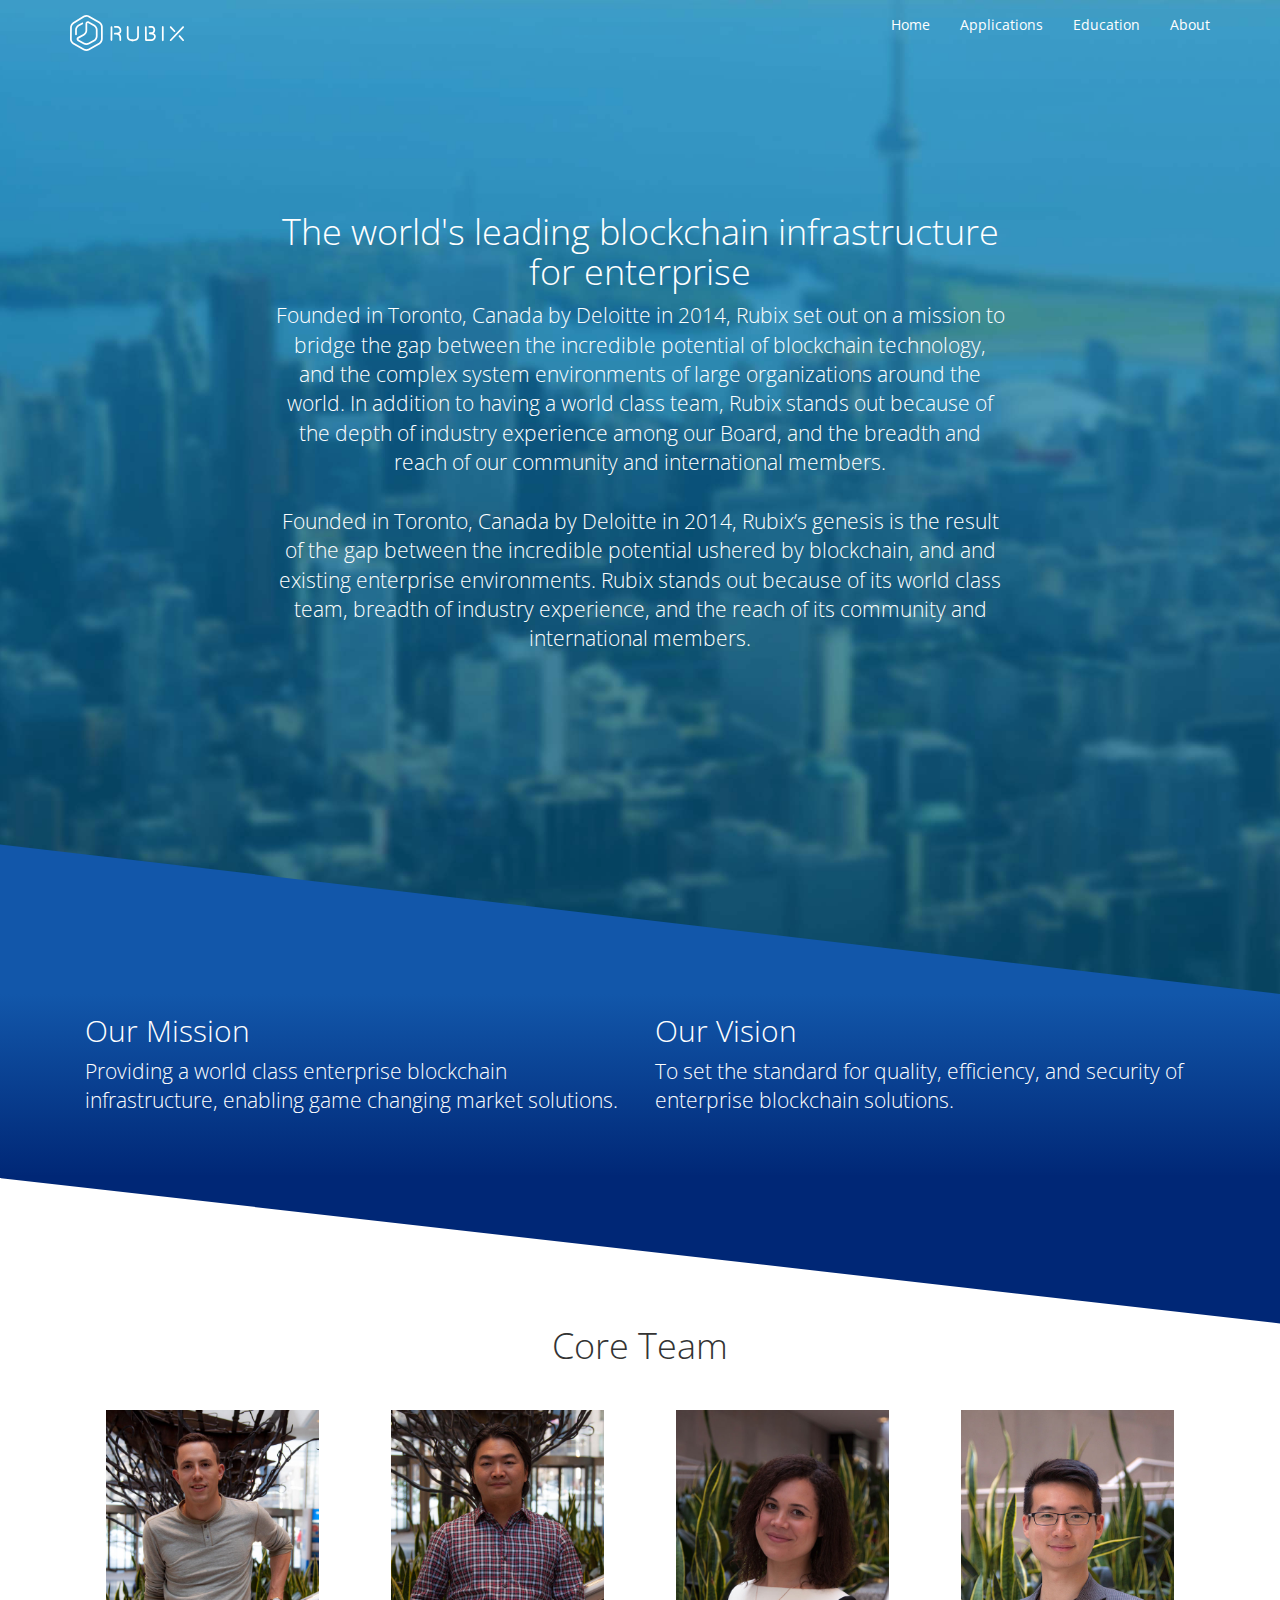
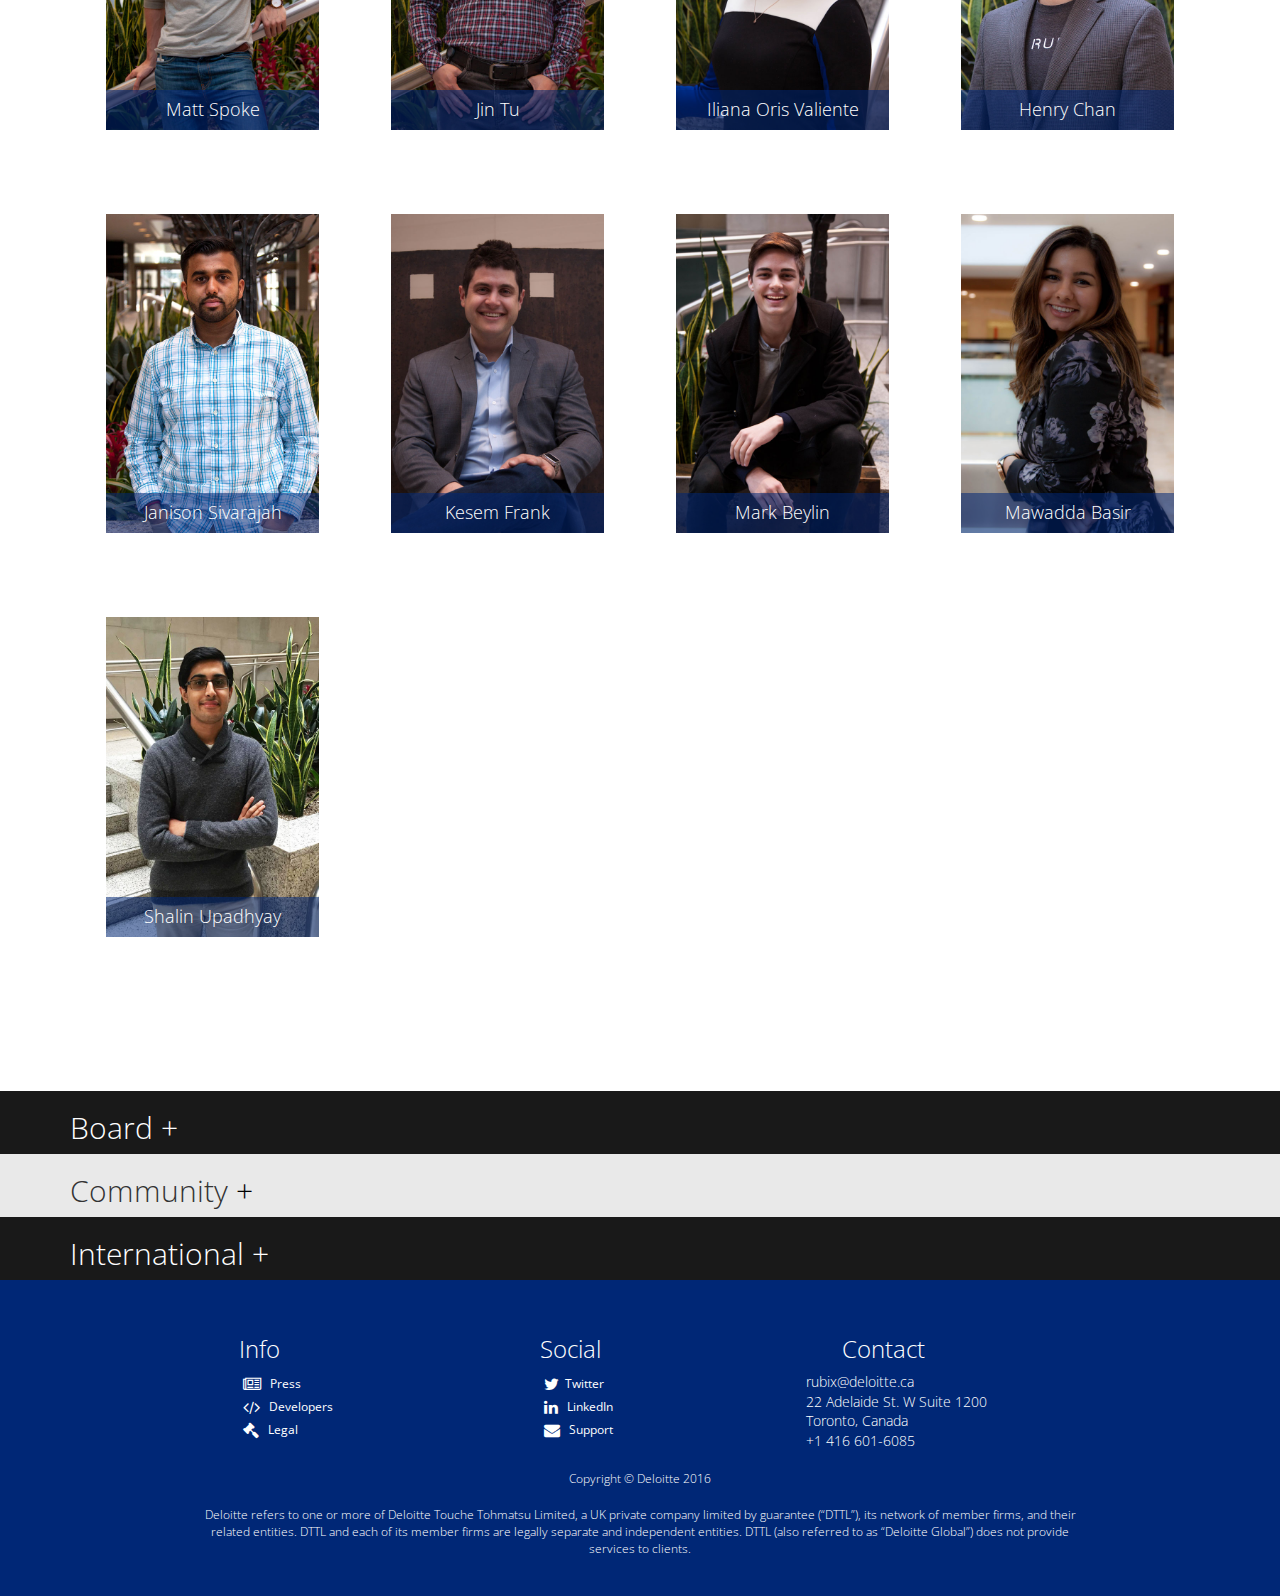
==== about.html @ f0013742 "h" ====
<!DOCTYPE html>
<html lang="en">

<head>

    <meta charset="utf-8">
    <meta http-equiv="X-UA-Compatible" content="IE=edge">
    <meta name="viewport" content="width=device-width, initial-scale=1">
    <meta name="description" content="">
    <meta name="author" content="Mark Beylin">
    <link rel="icon" href="img/favicon.png">

    <title>About</title>

    <!-- Bootstrap Core CSS -->
    <link href="css/bootstrap.min.css" rel="stylesheet">
    <link href="css/style.css" rel="stylesheet">
<link rel="stylesheet" href="https://maxcdn.bootstrapcdn.com/font-awesome/4.4.0/css/font-awesome.min.css">
    <link href="css/animate.css" rel="stylesheet">


    <!--          
                  %%%%%%%%%
               %%%         %%%                                                                              
            %%%              %%%                                                                           
         %%%     %%  %%%%%@     %%%                                                                        
        %%    %%%    %%    %%%    %%                                                                       
        %   %%       %%      %%    %       %% %%%%%%     %%       %%     %%  %%%%%      %%     %%        %%
        %   %%       %%       %%   %       %%      %     %%       %%     %%      %      %%       %%    %%  
        %   %%       %        %%   %       %%     %%     %%       %%     %%     %%      %%           %%%   
        %   %%    %%%         %%   %       %% %%%%%      %%       %%     %%    %%       %%          %%     
        %      %%%            %%   %       %%      %%    %%       %%     %%      %%     %%        %%   %%  
        %    %%              %%    %       %%      %%     %%@   @%%      %%   @%%%      %%      %%       %%
        %%     %%%        %%%     %%                                                                       
         %%%      %%%%%%%      %%%                                                                         
             %%%            %%%                                                                            
                %%%       %%%
                   %%%%%%%                                                                               -->

</head>

<body>

    <!-- Navigation -->
    <nav class="navbar navbar-fixed-top white" role="navigation">
        <div class="container">
            <!-- Brand and toggle get grouped for better mobile display -->
            <div class="navbar-header">
                <button type="button" class="navbar-toggle" data-toggle="collapse" data-target="#bs-example-navbar-collapse-1">
                    <span class="sr-only">Toggle navigation</span>
                    <span class="icon-bar"></span>
                    <span class="icon-bar"></span>
                    <span class="icon-bar"></span>
                </button>
<a class="navbar-brand" href="index.html"><img src="img/rubixw.svg" class="logo"></a>            </div>
            <!-- Collect the nav links, forms, and other content for toggling -->
            <div class="collapse navbar-collapse" id="bs-example-navbar-collapse-1">
                <ul class="nav navbar-nav navbar-right">
                    <li>
                        <a href="index.html">Home</a>
                    </li>
                    <li>
                        <a href="applications.html">Applications</a>
                    </li>
                    <li>
                        <a href="education.html">Education</a>
                    </li>
                    <li>
                        <a href="about.html">About</a>
                    </li>
                    
                </ul>
            </div>
            <!-- /.navbar-collapse -->
        </div>
        <!-- /.container -->
    </nav>

    <!-- Page Content -->
    

    <section class="abt-landing">
        <div class="container">
            <div class="col-sm-8 col-xs-offset-2 col-xs-8 text-center">
                <h1 class="animated fadeInDown">The world's leading blockchain infrastructure for enterprise</h1>
                <p class="lead animated fadeInDown">Founded in Toronto, Canada by Deloitte in 2014, Rubix set out on a mission to bridge the gap between the incredible potential of blockchain technology, and the complex system environments of large organizations around the world.  In addition to having a world class team, Rubix stands out because of the depth of industry experience among our Board, and the breadth and reach of our community and international members.
</br></br>
                Founded in Toronto, Canada by Deloitte in 2014, Rubix’s genesis is the result of the gap between the incredible potential ushered by blockchain, and and existing enterprise environments. Rubix stands out because of its world class team, breadth of industry experience, and the reach of its community and international members.
</p>
                
            </div>
            
        </div>
    
    <img class="tri-top" src="img/tri-top.svg" onerror="this.onerror=null; this.src='image.png'">

    </section>
    

    <section class="mis-vis">
        <div class="container">
            <div class="col-sm-6 col-xs-12">
                <h2>Our Mission</h2>
                <p class="lead">Providing a world class enterprise blockchain infrastructure, enabling game changing market solutions.</p>
            </div>
            <div class="col-sm-6 col-xs-12">
                <h2>Our Vision</h2>
                <p class="lead">To set the standard for quality, efficiency, and security of enterprise blockchain solutions.</p>
            </div>
        </div>

    </section>
    <section class="core-team">
        <img class="tri-bottom" src="img/tri-bottom.svg" onerror="this.onerror=null; this.src='image.png'">
        <div class="container">
            <h1 style="padding-top: 0; margin-bottom: 1.25em;">Core Team</h1>
            <div class="col-sm-3 col-xs-6">
                <div class="team-holder">
                     <img src="img/team/mspoke.jpg"  >

                    <div class="team-name">
                        <h4>Matt Spoke</h4>
                    </div>

                </div>
               
            </div>
            <div class="col-sm-3 col-xs-6">
                <div class="team-holder">
                     <img src="img/team/jtu.jpg"  >

                    <div class="team-name">
                        <h4>Jin Tu</h4>
                    </div>
                </div>
            </div>
            <div class="col-sm-3 col-xs-6">
                <div class="team-holder">
                     <img src="img/team/ioris.jpg"  >

                    <div class="team-name">
                        <h4>Iliana Oris Valiente</h4>
                    </div>
                </div>
            </div>
            <div class="col-sm-3 col-xs-6">
                <div class="team-holder">
                     <img src="img/team/hchan.jpg"  >

                    <div class="team-name">
                        <h4>Henry Chan</h4>
                    </div>
                </div>
            </div>
            <div class="col-sm-3 col-xs-6">
                <div class="team-holder">
                     <img src="img/team/jsiv.jpg"  >

                    <div class="team-name">
                        <h4>Janison Sivarajah</h4>
                    </div>
                </div>
            </div>
            
            <div class="col-sm-3 col-xs-6">
                <div class="team-holder">
                     <img src="img/team/kfrank.jpg"  >

                    <div class="team-name">
                        <h4>Kesem Frank</h4>
                    </div>
                </div>
            </div>
            
            <div class="col-sm-3 col-xs-6">
                <div class="team-holder">
                     <img src="img/team/mbeylin.jpg"  >

                    <div class="team-name">
                        <h4>Mark Beylin</h4>
                    </div>
                </div>
            </div>
            <div class="col-sm-3 col-xs-6">
                <div class="team-holder">
                     <img src="img/team/mbasir.jpg"  >

                    <div class="team-name">
                        <h4>Mawadda Basir</h4>
                    </div>
                </div>
            </div>
            <div class="col-sm-3 col-xs-6">
                <div class="team-holder">
                     <img src="img/team/sudap.jpg"  >

                    <div class="team-name">
                        <h4>Shalin Upadhyay</h4>
                    </div>
                </div>
            </div>
            
        </div>
    </section>
    <section class="board">
        <div class="container">
            <h2 class="white left"> Board <a data-target="#board" onclick="this.style.display = 'none'" data-toggle="collapse">+</a></h2>

            <div id="board" class="collapse out about-open">

                <div class="col-sm-2 col-sm-offset-1 col-xs-6 round-holder">
                    <img  src="img/team/jjaaj.jpg"  class="team-round">
                    <h4>Jas Jaaj</h4>
                </div>
                <div class="col-sm-2 col-xs-6 round-holder">
                    <img  src="img/team/tstuart.jpg"  class="team-round">
                    <h4>Terry Stuart</h4>
                </div>
                <div class="col-sm-2 col-xs-6 round-holder">
                    <img  src="img/team/blaco.jpg"  class="team-round">
                    <h4>Bruce Laco</h4>
                </div>
                <div class="col-sm-2 col-xs-6 round-holder">
                    <img  src="img/team/gbrown.jpg"  class="team-round">
                    <h4>Gayemarie Brown</h4>
                </div>
                <div class="col-sm-2 col-xs-6 round-holder">
                    <img  src="img/team/esyed.jpg"  class="team-round">
                    <h4>Eziah Syed</h4>
                </div>
            </div>
        </div>
    </section>
    <section class="comm">
        <div class="container">
            <h2 class="left">Community <a data-target="#comm" onclick="this.style.display = 'none'" data-toggle="collapse">+</a></h2> 
            <div id="comm" class="collapse out ">
                <div class="row">
                    <div class="col-sm-2 col-sm-offset-1 col-xs-6 round-holder">
                        <img  src="img/team/hdossing.jpg"  class="team-round team-round-b">
                        <h4>Heino Døssing</h4>
                    </div>
                    <div class="col-sm-2 col-xs-6 round-holder">
                        <img  src="img/team/ncambridge.jpg"  class="team-round team-round-b">
                        <h4>Nicholas Cambridge</h4>
                    </div>
                    <div class="col-sm-2 col-xs-6 round-holder">
                        <img  src="img/team/spajot.jpg"  class="team-round team-round-b">
                        <h4>Samuel Pajot-Phipps</h4>
                    </div>
                    <div class="col-sm-2 col-xs-6 round-holder">
                        <img  src="img/team/gtosswill.jpg"  class="team-round team-round-b">
                        <h4>Garnett Tosswill</h4>
                    </div>
                    <div class="col-sm-2 col-xs-6 round-holder">
                        <img  src="img/team/agarinois.jpg"  class="team-round team-round-b">
                        <h4>Alessandro Garinois</h4>
                    </div>
                </div>
                <div class="row">
                    
                    <div class="col-sm-2 col-sm-offset-1 col-xs-6 round-holder">
                        <img  src="img/team/fchow.jpg"  class="team-round team-round-b">
                        <h4>Fabian Chow</h4>
                    </div>
                    <div class="col-sm-2 col-xs-6 round-holder">
                        <img  src="img/team/rluo.jpg"  class="team-round team-round-b">
                        <h4>Robert Luo</h4>
                    </div>
                    <div class="col-sm-2 col-xs-6 round-holder">
                        <img  src="img/team/cshan.jpg"  class="team-round team-round-b">
                        <h4>Christina Shan</h4>
                    </div>
                    <div class="col-sm-2 col-xs-6 round-holder">
                        <img  src="img/team/dcollins.jpg"  class="team-round team-round-b">
                        <h4>David Collins</h4>
                    </div>
                </div>
                    
            </div>
        </div>
    </section>
    <section class="intl">
        <div class="container">
            <h2 class="white left"> International <a data-target="#intl" onclick="this.style.display = 'none'" data-toggle="collapse" style="text-decoration:none">+</a></h2> 
            <div id="intl" class="collapse out about-open">
                <div class="row">
                    <h3> Americas </h3>
                    <div class="col-xs-6">
                        <div class="col-xs-6 country-holder">
                            <h4 class="center"> Canada</h4>
                        <img class="flag" src="https://upload.wikimedia.org/wikipedia/commons/c/cf/Flag_of_Canada.svg">
                        </div>
                        <div class="col-xs-6">
                            <h5 class="left"> Iliana Oris Valiente </h5>
                            <h5 class="left"><a class="white" href="mailto:iorisvaliente@deloitte.ca?cc=rubix@deloitte.ca&subject=Interested%20in%20Rubix">Contact</a></h5>
                            <h5 class="left">+1 416 601-6085 </h5>
                        </div>
                    </div>
                    <div class="col-xs-6">
                        <div class="col-xs-6 country-holder">
                            <h4 class="center"> United States </h4>
                        <img class="flag" src="https://upload.wikimedia.org/wikipedia/en/a/a4/Flag_of_the_United_States.svg">
                        </div>
                        <div class="col-xs-6">
                            <h5 class="left">Eric Piscini</h5>
                            <h5 class="left"><a class="white" href="mailto:episcini@deloitte.com?cc=rubix@deloitte.ca&subject=Interested%20in%20Rubix">Contact</a></h5>
                            <h5 class="left">+1 404 631-2484</h5>
                        </div>
                    </div>
                </div>
                <div class="row">
                    <h3>Asia Pacific</h3>
                    <div class="col-xs-6">
                        <div class="col-xs-6 country-holder">
                            <h4 class="center">Australia</h4>
                        <img class="flag" src="https://upload.wikimedia.org/wikipedia/en/b/b9/Flag_of_Australia.svg">
                        </div>
                        <div class="col-xs-6">
                            <h5 class="left">Jonathan Perkinson</h5>
                            <h5 class="left"><a class="white" href="mailto:jonperkinson@deloitte.com.au?cc=rubix@deloitte.ca&subject=Interested%20in%20Rubix">Contact</a></h5>
                            <h5 class="left">+61 2 9322 3705</h5>
                        </div>
                    </div>
                    <div class="col-xs-6">
                        <div class="col-xs-6 country-holder">
                            <h4 class="center"> China </h4>
                        <img class="flag" src="https://upload.wikimedia.org/wikipedia/commons/f/fa/Flag_of_the_People%27s_Republic_of_China.svg">
                        </div>
                        <div class="col-xs-6">
                            <h5 class="left"> Jennifer Qin </h5>
                            <h5 class="left"><a class="white" href="mailto:jqin@deloitte.com.cn?cc=rubix@deloitte.ca&subject=Interested%20in%20Rubix">Contact</a></h5>
                            <h5 class="left">+86 21 61411998 </h5>
                        </div>
                    </div>
                    <div class="col-xs-6">
                        <div class="col-xs-6 country-holder">
                            <h4 class="center"> Japan </h4>
                        <img class="flag" src="https://upload.wikimedia.org/wikipedia/en/9/9e/Flag_of_Japan.svg">
                        </div>
                        <div class="col-xs-6">
                            <h5 class="left">Taketoshi Mori</h5>
                            <h5 class="left"><a class="white" href="mailto:taketoshi.mori@tohmatsu.co.jp?cc=rubix@deloitte.ca&subject=Interested%20in%20Rubix">Contact</a></h5>
                            <h5 class="left">+818034655324</h5>
                        </div>
                    </div>
                    <div class="col-xs-6">
                        <div class="col-xs-6 country-holder">
                            <h4 class="center"> New Zealand </h4>
                        <img class="flag" src="https://upload.wikimedia.org/wikipedia/commons/3/3e/Flag_of_New_Zealand.svg">
                        </div>
                        <div class="col-xs-6">
                            <h5 class="left">Richard Miller</h5>
                            <h5 class="left"><a class="white" href="mailto:rimiller@deloitte.com.au?cc=rubix@deloitte.ca&subject=Interested%20in%20Rubix">Contact</a></h5>
                            <h5 class="left">+61 3 9671 7903</h5>
                        </div>
                    </div>
                </div>
                <div class="row">
                    <h3>Europe</h3>
                    <div class="col-xs-6">
                        <div class="col-xs-6 country-holder">
                            <h4 class="center">Czech Republic</h4>
                        <img class="flag" src="https://upload.wikimedia.org/wikipedia/commons/c/cb/Flag_of_the_Czech_Republic.svg">
                        </div>
                        <div class="col-xs-6">
                            <h5 class="left">Jan Balatka</h5>
                            <h5 class="left"><a class="white" href="mailto:jbalatka@deloittece.com?cc=rubix@deloitte.ca&subject=Interested%20in%20Rubix">Contact</a></h5>
                            <h5 class="left">+420 246 042 370</h5>
                        </div>
                    </div>
                    <div class="col-xs-6">
                        <div class="col-xs-6 country-holder">
                            <h4 class="center">France</h4>
                        <img class="flag" src="https://upload.wikimedia.org/wikipedia/en/c/c3/Flag_of_France.svg">
                        </div>
                        <div class="col-xs-6">
                            <h5 class="left">Pauline Pham</h5>
                            <h5 class="left"><a class="white" href="mailto:papham@deloitte.fr?cc=rubix@deloitte.ca&subject=Interested%20in%20Rubix">Contact</a></h5>
                            <h5 class="left">+33 1 40 88 70 26</h5>
                        </div>
                    </div>
                    <div class="col-xs-6">
                        <div class="col-xs-6 country-holder">
                            <h4 class="center">Germany</h4>
                        <img class="flag" src="https://upload.wikimedia.org/wikipedia/commons/b/ba/Flag_of_Germany.svg">
                        </div>
                        <div class="col-xs-6">
                            <h5 class="left">Frank-Michael Thiele</h5>
                            <h5 class="left"><a class="white" href="mailto:fthiele@deloitte.de?cc=rubix@deloitte.ca&subject=Interested%20in%20Rubix">Contact</a></h5>
                            <h5 class="left">+4951130233306</h5>
                        </div>
                    </div>
                    <div class="col-xs-6">
                        <div class="col-xs-6 country-holder">
                            <h4 class="center"> Ireland </h4>
                        <img class="flag" src="https://upload.wikimedia.org/wikipedia/commons/4/45/Flag_of_Ireland.svg">
                        </div>
                        <div class="col-xs-6">
                            <h5 class="left">Cillian Leonowicz</h5>
                            <h5 class="left"><a class="white" href="mailto:cleonowicz@deloitte.ie?cc=rubix@deloitte.ca&subject=Interested%20in%20Rubix">Contact</a></h5>
                            <h5 class="left">+35 314 173249</h5>
                        </div>
                    </div>
                    <div class="col-xs-6">
                        <div class="col-xs-6 country-holder">
                            <h4 class="center"> Luxembourg </h4>
                        <img class="flag" src="https://upload.wikimedia.org/wikipedia/commons/d/da/Flag_of_Luxembourg.svg">
                        </div>
                        <div class="col-xs-6">
                            <h4 class="left">Thibault Chollet</h5>
                            <h5 class="left"><a class="white" href="mailto:tchollet@deloitte.lu?cc=rubix@deloitte.ca&subject=Interested%20in%20Rubix">Contact</a></h5>
                            <h5 class="left">+352 45145 2656</h5>
                        </div>
                    </div>
                    <div class="col-xs-6">
                        <div class="col-xs-6 country-holder">
                            <h4 class="center"> Netherlands </h4>
                        <img class="flag" src="https://upload.wikimedia.org/wikipedia/commons/2/20/Flag_of_the_Netherlands.svg">
                        </div>
                        <div class="col-xs-6">
                            <h5 class="left">Jacob Boersma</h5>
                            <h5 class="left"><a class="white" href="mailto:jboersma@deloitte.nl?cc=rubix@deloitte.ca&subject=Interested%20in%20Rubix">Contact</a></h5>
                            <h5 class="left">+31882882069</h5>
                        </div>
                    </div>
                    <div class="col-xs-6">
                        <div class="col-xs-6 country-holder">
                            <h4 class="center">Ukraine</h4>
                        <img class="flag" src="https://upload.wikimedia.org/wikipedia/commons/4/49/Flag_of_Ukraine.svg">
                        </div>
                        <div class="col-xs-6">
                            <h5 class="left">Sergey Bondarenko</h5>
                            <h5 class="left"><a class="white" href="mailto:sbondarenko@deloitte.ua?cc=rubix@deloitte.ca&subject=Interested%20in%20Rubix">Contact</a></h5>
                            <h5 class="left">+380444909000</h5>
                        </div>
                    </div>
                    <div class="col-xs-6">
                        <div class="col-xs-6 country-holder">
                            <h4 class="center"> United Kingdom </h4>
                        <img class="flag" src="https://upload.wikimedia.org/wikipedia/en/a/ae/Flag_of_the_United_Kingdom.svg">
                        </div>
                        <div class="col-xs-6">
                            <h5 class="left">Alex Shelkovnikov</h5>
                            <h5 class="left"><a class="white" href="mailto:alshelkovnikov@deloitte.co.uk?cc=rubix@deloitte.ca&subject=Interested%20in%20Rubix">Contact</a></h5>
                            <h5 class="left">+44 20 7303 8895</h5>
                        </div>
                    </div>
                    
                </div>
                <div class="row" style="padding-bottom: 2em;">
                    <h3>Middle East &amp; Africa</h3>
                    <div class="col-xs-6">
                        <div class="col-xs-6 country-holder">
                            <h4 class="center">Bahrain</h4>
                        <img class="flag" src="https://upload.wikimedia.org/wikipedia/commons/2/2c/Flag_of_Bahrain.svg">
                        </div>
                        <div class="col-xs-6">
                            <h5 class="left">Abid Shakeel</h5>
                            <h5 class="left"><a class="white" href="mailto:ashakeel@deloitte.com?cc=rubix@deloitte.ca&subject=Interested%20in%20Rubix">Contact</a></h5>
                            <h5 class="left">+97317214490</h5>
                        </div>
                    </div>
                    <div class="col-xs-6">
                        <div class="col-xs-6 country-holder">
                            <h4 class="center">Isreal</h4>
                        <img class="flag" src="https://upload.wikimedia.org/wikipedia/commons/d/d4/Flag_of_Israel.svg">
                        </div>
                        <div class="col-xs-6">
                            <h5 class="left">Amit Harel</h5>
                            <h5 class="left"><a class="white" href="mailto:aharel@deloitte.co.ilcc=rubix@deloitte.ca&subject=Interested%20in%20Rubix">Contact</a></h5>
                            <h5 class="left">+972 3 6085392</h5>
                        </div>
                    </div>
                    <div class="col-xs-6">
                        <div class="col-xs-6 country-holder">
                            <h4 class="center">South Africa</h4>
                        <img class="flag" src="https://upload.wikimedia.org/wikipedia/commons/a/af/Flag_of_South_Africa.svg">
                        </div>
                        <div class="col-xs-6">
                            <h5 class="left">Freddy Du Toit</h5>
                            <h5 class="left"><a class="white" href="mailto:frdutoit@deloitte.co.za?cc=rubix@deloitte.ca&subject=Interested%20in%20Rubix">Contact</a></h5>
                            <h5 class="left">+27115174116</h5>
                        </div>
                    </div>
                    <div class="col-xs-6">
                        <div class="col-xs-6 country-holder">
                            <h4 class="center">United Arab Emerates</h4>
                        <img class="flag" src="https://upload.wikimedia.org/wikipedia/commons/c/cb/Flag_of_the_United_Arab_Emirates.svg">
                        </div>
                        <div class="col-xs-6">
                            <h5 class="left">Umair Hameed</h5>
                            <h5 class="left"><a class="white" href="mailto:uhameed@deloitte.com?cc=rubix@deloitte.ca&subject=Interested%20in%20Rubix">Contact</a></h5>
                            <h5 class="left">+971 4 5064878</h5>
                        </div>
                    </div>
                </div>
            </div>
        </div>
    </section>
    
    
    
    <!-- /.container -->
    <footer class="container-fluid">
        <div class="footer-main">
            <div class="row">
                <div class="col-sm-4 footer-holder">
                    <h3> Info </h3>
                    <ul>
                        <li><a href="press.html"><i class="fa fa-newspaper-o fa-lg"></i> Press </a></li>
                         <li><a href="developer.html"><i class="fa fa-code fa-lg"></i> Developers </a></li>
                        <li><a href="legal.html"><i class="fa fa-gavel fa-lg"></i> Legal </a></li>
                    </ul>
                </div>
                <div class="col-sm-4 footer-holder">
                    <h3> Social </h3>
                    <ul>
                        <li><a href="http://twitter.com/rubixbydeloitte" target="_blank"><i class="fa fa-twitter fa-lg"></i>Twitter </li>
                        <li><a href="https://www.linkedin.com/company/rubix-by-deloitte" target="_blank"><i class="fa fa-linkedin fa-lg"></i> LinkedIn </li>
                        <li><a id="letusknow" data-case="Loyalty Points" data-toggle="modal" data-target="#more-info-modal" ><i class="fa fa-envelope fa-lg"></i> Support </a></li>
                    </ul>
                </div>
                <div class="col-sm-4 footer-holder">
                       <h3>Contact</h3>

                       <p class="lead pull-left">rubix@deloitte.ca </br>22 Adelaide St. W Suite 1200 </br> Toronto, Canada </br> +1 416 601-6085</p>


                </div>
            </div>
            
        
                        <p class="lead"> Copyright © <a href="http://deloitte.com">Deloitte</a> 2016</p> 

            <p class="lead dspeak">
            Deloitte refers to one or more of Deloitte Touche Tohmatsu Limited, a UK private company limited by guarantee (“DTTL”), its network of member firms, and their related entities. DTTL and each of its member firms are legally separate and independent entities. DTTL (also referred to as “Deloitte Global”) does not provide services to clients. </p>
        </div>
    </footer>
    <!-- jQuery Version 1.11.1 -->
    <script src="js/jquery.js"></script>

    <!-- Bootstrap Core JavaScript -->
    <script src="js/bootstrap.min.js"></script>
    <script>

        $(function(){
            
            // email modal
            $('#send-email').click(function(e) {
                console.log("clicked");
                e.preventDefault();
                $('#error-text').hide();

                if ($('#beta-email').val().trim() == "" || !/@/.test($('#beta-email').val()))
                {
                    $('#error-text').css('display', 'block');
                    return;
                }
                console.log("checked email");
                $('#send-email').button('loading');

                $.ajax({
                    url: 'send.php',
                    type: 'post',
                    data: {'email': $('#beta-email').val()},
                    success: function(result) {
                        $('#more-info-modal').modal('hide');
                        $('#beta-email-success').modal('show');
                        $('#beta-email').val('');
                        $('#send-email').button('reset');
                    },
                    error: function(xhr) {
                        var error = JSON.parse(xhr.responseText);

                        var errorString = typeof(error.error) != "undefined" ? error.error : "Sorry, there was an error. Please try again later.";

                        alert(errorString);
                        $('#send-email').button('reset');
                    }
                });
            });
        });
    </script>
</body>

</html>
---- css/style.css ----
@import url(http://fonts.googleapis.com/css?family=Open+Sans:400,300,700);

html, body {
	font-family: 'Open Sans', sans-serif; 
	max-width: 100vw;
	overflow-x: hidden;
	min-width: 780px;
}
a {
	color: #002776;
}
ul.nav a:hover { 
	color: #fff !important;
	background-color: rgba(0, 0, 0, 0);
}
.navbar {
   background-color: rgba(0, 0, 0, 0);
   background: transparent;
   border-color: rgba(0, 0, 0, 0);
   position: absolute;
}
.navbar-toggle .icon-bar {
background-color: #002776;
}
.landing {
	
	padding-top: 15vw;
	padding-bottom: 25vw;
	position: relative;
	/*background-color: #0e0752;
background-image:url([data-uri]);
color: #fff;*/
background-color: #ffffff;
background-image:url([data-uri]);

}
.submit-email {
	    border-radius: 0px;
    border-width: 0px;
    margin-top: 1.5em;
    width: 12em;
    background-color: #002776;
    font-size: 20px;
}
h1, h2, h3, h4, h5, h6 {
	font-family: 'Open Sans', sans-serif; 
	font-weight: 300;
}
.error-text {
      display: none;
      color: red; 
}
.about-bc {
	color: #ffffff;
	text-align: left;
		background: #00a1de; /* Old browsers */
background: -moz-linear-gradient(top, #00a1de 0%, #007793 100%); /* FF3.6-15 */
background: -webkit-linear-gradient(top, #00a1de 0%,#007793 100%); /* Chrome10-25,Safari5.1-6 */
background: linear-gradient(to bottom, #00a1de 0%,#007793 100%); /* W3C, IE10+, FF16+, Chrome26+, Opera12+, Safari7+ */
filter: progid:DXImageTransform.Microsoft.gradient( startColorstr='#00a1de', endColorstr='#007793',GradientType=0 );


}
.tri-top {
	width: calc(100vw + 4px);
	bottom: 0px;
	left: -4px;
	position: absolute;
	z-index: 4;
}
.tri-bottom {
	width:  calc(100vw + 4px);
	top: -3px;
	left: 1px;
	position: absolute;
}
.about-sc {
	text-align: center;
	position: relative;
		padding-bottom: 5em;
		padding-top: 3em;

background-color: #f9f9f9;
background: -moz-linear-gradient(top, #fcfcfc 0%, #f9f9f9 100%); /* FF3.6-15 */
background: -webkit-linear-gradient(top, #fcfcfc 0%,#f9f9f9 100%); /* Chrome10-25,Safari5.1-6 */
background: linear-gradient(to bottom, #fcfcfc 0%,#f9f9f9 100%); /* W3C, IE10+, FF16+, Chrome26+, Opera12+, Safari7+ */
filter: progid:DXImageTransform.Microsoft.gradient( startColorstr='#f9f9f9', endColorstr='#f9f9f9',GradientType=0 );
}
.how-work {
	text-align: center;
	position: relative;
	padding-top: 11vw;
		padding-bottom: 2em;
}
.blurb-sm {
	font-size: 16px;
}
.get-started {
	min-height: 20em;
	text-align: left;
background-color: #b8f2ff;
background: -moz-linear-gradient(top, #b8f2ff 0%, #a2d4dd 100%); /* FF3.6-15 */
background: -webkit-linear-gradient(top, #b8f2ff 0%,#a2d4dd 100%); /* Chrome10-25,Safari5.1-6 */
background: linear-gradient(to bottom, #b8f2ff 0%,#a2d4dd 100%); /* W3C, IE10+, FF16+, Chrome26+, Opera12+, Safari7+ */
filter: progid:DXImageTransform.Microsoft.gradient( startColorstr='#b8f2ff', endColorstr='#a2d4dd',GradientType=0 );
padding-bottom: 3em;

}
.get-started h2 {
	text-align: center;
}
.counters {
	margin-left: 0;
    padding-right: 0;
    list-style-type: none;
}
.counters li {
	counter-increment: step-counter;
	padding-top: 2em;
}
.counters li::before {
	border-radius: 100px;
	padding: 1em;
	font-size: 20px;
	font-weight: 500;
	background-color: #002776;
	color: #fff;
	margin-right: 2em;
	padding: 3px 11px;
	content: counter(step-counter);
}
.tagline {
	text-align: center;
	position: relative;
	padding-top: 10vw;
	padding-bottom: 5em;
}

/* -----PLATFORM----- */

.app-landing {
padding-top: 15vw;
padding-bottom: 25vw;
position: relative;

color: #fff;

background-image: url("../img/code.jpg");
background-size: cover;
background-position: center top;
background-repeat: no-repeat;
}

.on-ether {
	color: #fff;
	padding-top: 1em;
	padding-bottom: 1em;
	position: relative;
	background: #1C3944; /* Old browsers */
background: -moz-linear-gradient(top, #1C3944 0%, #162C33 100%); /* FF3.6-15 */
background: -webkit-linear-gradient(top, #1C3944 0%,#162C33 100%); /* Chrome10-25,Safari5.1-6 */
background: linear-gradient(to bottom, #1C3944 0%,#162C33 100%); /* W3C, IE10+, FF16+, Chrome26+, Opera12+, Safari7+ */
filter: progid:DXImageTransform.Microsoft.gradient( startColorstr='#1C3944', endColorstr='#162C33',GradientType=0 ); 
}
.in-core {
	padding-top: 12vw;
	/*border-bottom-style: solid;
	border-bottom-width: 1px;
	border-bottom-color: #e9e9e9;
	padding-bottom: 5em;*/
	text-align: center;
	position: relative;
	background: #efefef; /* Old browsers */
background: -moz-linear-gradient(top, #efefef 0%, #ffffff 100%); /* FF3.6-15 */
background: -webkit-linear-gradient(top, #efefef 0%,#ffffff 100%); /* Chrome10-25,Safari5.1-6 */
background: linear-gradient(to bottom, #efefef 0%,#ffffff 100%); /* W3C, IE10+, FF16+, Chrome26+, Opera12+, Safari7+ */
filter: progid:DXImageTransform.Microsoft.gradient( startColorstr='#efefef', endColorstr='#ffffff',GradientType=0 ); /* IE6-9 */
}
.comps-all {
	padding-left: .5em;
	padding-right: .5em;
}
.component-holder {
	
	background-color:#fff;
	margin: 0 auto;
	display: block;
	padding-top: 1em;
	padding-left: .5em;
	padding-right: .5em;
	padding-bottom: 1em;
	margin-top: 2em;
}
.comp-blurb {
	font-size: 18px;
	padding-left: 2em;
	padding-right: 2em;
}
.comp-screen {
	width: 80%;
	display: block;
	margin: 0 auto;

	margin-top: 1em;
	margin-bottom: 2em;
}
.deploy-on {
	padding-top: 3em;
	padding-bottom: 12vw;
	text-align: center;
	position: relative;
	
}

.use-cases {
	font-size: 20px;
	position: relative;
	text-align: center;
	padding-top: 11vw;
	padding-bottom: 11vw;
}
.use-cases p {
	font-size: 20px;
}
.right {
	text-align: right;
}
.center {
	text-align: center;
}

.left {
	text-align: left;
}
.footer-main {
	width: 70%;
	color: #fff;
	display: block;
	margin: 0 auto;
	padding-top: 3em;
	padding-bottom: 1.5em;
	font-size: 12px;

}
.footer-main li {
	padding-top: 3px;
	padding-bottom: 3px;
}
.footer-main h3 {
	text-align: left;
	margin-left: 1.5em;

}
.footer-main p{
	font-size: 12px;
	text-align: center;
}
.footer-main a {
	color: #fff;
}
.footer-main i {
	padding-right: 6px;
}
footer {
	background-color: #002776;
}

ul {
	list-style-type: none;
}

.divider {
	width: 80%;
	height: 2px;
	border-color: #363636;
	margin-top: 3em;
	margin-bottom: 3em;

}
.abt-core {
		padding-top: 11vw;
	padding-bottom: 11vw;
	text-align: center;
	position: relative;
	vertical-align: middle;

}
.footer-copyright{
font-size: 14px;
text-align: center;
}
.out-lab {
	padding-top: 12vw;
	padding-bottom: 3em;
	text-align: center;
	background: #fff;
	position: relative;
	
}
.enhancement-holder {
	background-color: #fff;
	padding: 1em;
	padding-top: 2em;
	padding-bottom: 2em;
}

	
.help-apps {
	text-align: center;
	padding-bottom: 5em;
	background: #393939; 
	color: #FFF;/* Old browsers */
	position: relative;
}
.white a{
	color: #fff;
}
.press-inside {
	background: #fff;
	padding-top: 3em;
	padding-bottom: 3em;
}
.dspeak p{
	font-size: 10px;
}
.intl {
	background-color: #191919;
	color: #fff;
	text-align: center;
}
.intl a {
	color: #fff;
	text-decoration: underline;
}
.comm {
background-color: #e9e9e9;
	text-align: center;
}
.comm a {
	text-decoration: none;
	color: #000;
}
.board {
background-color: #191919;
	color: #fff;
	text-align: center;
}
.board a {
	text-decoration: none;
}
.core-team {
	text-align: center;
	position: relative;
	padding-bottom: 5em;
	padding-top: 10vw;

}

.team-holder {
position: relative;
margin-right: 1.5em;
margin-left: 1.5em;
margin-bottom: 6em;
display: block;
z-index: 1;
}
.team-name {
position: absolute;
bottom: 0;
left: 0;
background-color: rgba(0,39,118,0.54);
width: 100%;
color: #fff;
z-index: 3;
vertical-align: middle;
}
.team-name h3{
	margin-top: 10px;
	height: 100%;
	vertical-align: middle;
}
.team-holder img {
	top: 0;
	left: 0;
	width: 100%;
	z-index: 2;
}
.carousel-control.right {
	background-image: none;
}
.carousel-control.left {
	background-image: none;
}
.news-item {
	width: 70%;
	display: block;
	margin: 0 auto;
	height: 17em;
}
.testemonial {
	text-align: left;
	padding-top: 3em;
	padding-bottom: 3em;
	color: #fff;
	background: #1257aa; /* Old browsers */
background: -moz-linear-gradient(top, #1257aa 0%, #002776 100%); /* FF3.6-15 */
background: -webkit-linear-gradient(top, #1257aa 0%,#002776 100%); /* Chrome10-25,Safari5.1-6 */
background: linear-gradient(to bottom, #1257aa 0%,#002776 100%); /* W3C, IE10+, FF16+, Chrome26+, Opera12+, Safari7+ */
filter: progid:DXImageTransform.Microsoft.gradient( startColorstr='#1257aa', endColorstr='#002776',GradientType=0 ); /* IE6-9 */
	

}
.updates {

	color: #fff;
	padding-top: 1em;
	padding-bottom: 3em;
	background: #00a1de; /* Old browsers */
background: -moz-linear-gradient(top, #00a1de 0%, #007793 100%); /* FF3.6-15 */
background: -webkit-linear-gradient(top, #00a1de 0%,#007793 100%); /* Chrome10-25,Safari5.1-6 */
background: linear-gradient(to bottom, #00a1de 0%,#007793 100%); /* W3C, IE10+, FF16+, Chrome26+, Opera12+, Safari7+ */
filter: progid:DXImageTransform.Microsoft.gradient( startColorstr='#00a1de', endColorstr='#007793',GradientType=0 ); /* IE6-9 */
}
.press {
	font-size: 16px;
	padding-top: 5em;
background-color: #ffffff;
background-image:url([data-uri]);


}
.press p {
		font-size: 16px;

}
.press h3 {
	padding-left: 2em;
}
.industry {
	position: relative;
	padding-bottom: 11vw;
	color: #fff;
	background: #00a1de; /* Old browsers */
background: -moz-linear-gradient(top, #00a1de 0%, #007793 100%); /* FF3.6-15 */
background: -webkit-linear-gradient(top, #00a1de 0%,#007793 100%); /* Chrome10-25,Safari5.1-6 */
background: linear-gradient(to bottom, #00a1de 0%,#007793 100%); /* W3C, IE10+, FF16+, Chrome26+, Opera12+, Safari7+ */
filter: progid:DXImageTransform.Microsoft.gradient( startColorstr='#00a1de', endColorstr='#007793',GradientType=0 ); 
}
.industry a {
	color: #fff;
}
.footer-holder p{
	text-align: left;
	font-size: 14px;
}
.contact-icon {

    padding: 6px;
    margin: 0 20px 20px 0;
    text-align: center;
    font-size: 2em;
    margin-right: 1em;
    float: left;
}
.modular {
	width: 90%;
}
.starter-proj {
	padding-bottom: 3em;
	color: #fff;
	background: #00a1de; /* Old browsers */
background: -moz-linear-gradient(top, #00a1de 0%, #007793 100%); /* FF3.6-15 */
background: -webkit-linear-gradient(top, #00a1de 0%,#007793 100%); /* Chrome10-25,Safari5.1-6 */
background: linear-gradient(to bottom, #00a1de 0%,#007793 100%); /* W3C, IE10+, FF16+, Chrome26+, Opera12+, Safari7+ */
filter: progid:DXImageTransform.Microsoft.gradient( startColorstr='#00a1de', endColorstr='#007793',GradientType=0 ); 
}
.edu-landing {
	padding-top: 15vw;
	padding-bottom: 22vw;
	position: relative;
background-color: #ffffff;
background-image:url([data-uri]);
background-color: #0e0752;
background-image:url([data-uri]);
color: #fff;

}
.when-use {
	background-color: #fff;
	border-bottom-style: solid;
	border-bottom-width: 0px;
	border-bottom-color: #e9e9e9;
	position: relative;
	text-align: center;
		padding-top: 3em;
			padding-bottom: 15vw;


}
.when-use p {
	font-size: 16px;
}
.logo {
	height: 2em;
}
.white-hamburger {
	background-color: #fff;
}
.mis-vis {
	color: #ffffff;
	text-align: left;
	padding-top: 0em;
	padding-bottom: 3em;
	background: #1257aa; /* Old browsers */
background: -moz-linear-gradient(top, #1257aa 0%, #002776 100%); /* FF3.6-15 */
background: -webkit-linear-gradient(top, #1257aa 0%,#002776 100%); /* Chrome10-25,Safari5.1-6 */
background: linear-gradient(to bottom, #1257aa 0%,#002776 100%); /* W3C, IE10+, FF16+, Chrome26+, Opera12+, Safari7+ */
filter: progid:DXImageTransform.Microsoft.gradient( startColorstr='#1257aa', endColorstr='#002776',GradientType=0 ); /* IE6-9 */
}
.eth-logo {
	width: 100%;
	

}
.apps-img {
	width: 70%;
}
.iirmc-logo {
	width: 100%;
	padding: 1em;
	margin-top: 2em;
	margin-right: 2em;
}
.contact-button {
	font-size: 20px;
	padding: 1em;
	background-color: #38EB92;
	color: #393939;
	width: 336px;
	display: block;
	margin: 0 auto;
	margin-top: 4em;
}
.contact-button2 {
	font-size: 20px;
	padding: 1em;
	background-color: #38EB92;
	color: #393939;
	width: 336px;
	display: block;
	margin: 0 auto;
}

.flag {
	width: 30%;
}
.country-holder {
	padding-bottom: 2em;
	height: 8em;
}
.abt-landing {
	padding-top: 15vw;
	padding-bottom: 25vw;
	position: relative;
	background-color: #00a1de;
background-image: url("../img/toronto.jpg");
background-size: cover;
background-position: center top;
background-repeat: no-repeat;
color: white;
}
.team-round {
	width: 70%; 
	display: block; 
	margin: 0 auto;
	border-radius: 100px;
	-webkit-box-shadow: 0px 0px 20px 0px rgba(0,0,0,0.46);
-moz-box-shadow: 0px 0px 20px 0px rgba(0,0,0,0.46);
box-shadow: 0px 0px 20px 0px rgba(0,0,0,0.46);

}
.round-holder {
	padding-top: 1em;
	padding-bottom: 1em;
}
.edu-text {
	font-size: 19px;
}

.email-box {
	width: 15em;
    height: 2.5em;
    border-radius: 0px;
    border-width: 0px;
    background: none;
    border-bottom-width: 3px;
    border-color: #002776;
    -webkit-box-shadow: none !important;
  -moz-box-shadow: none !important;
  box-shadow: none !important;
    color: #002776;
    text-align: center;
    font-size: 20px;
}
.sc-img {
	width: 45%;
    display: block;
    margin: 0 auto;
    padding-top: 2em;
}
.get-started h3{
padding-bottom: 1em; 
display: inline;
}
.get-started h4 {
	padding-right: 3em;
		padding-left: 4em;

}
.user img {
	    border-radius: 100px;
    -webkit-box-shadow: 0px 0px 20px 0px rgba(0,0,0,0.46);
    -moz-box-shadow: 0px 0px 20px 0px rgba(0,0,0,0.46);
    box-shadow: 0px 0px 20px 0px rgba(0,0,0,0.46);
}
.user span {
	margin-right: 1em;
	font-size: 20px;
}
.user a {
	color: #fff;

}
.user a:hover {
	text-decoration: none;
}
.tweet {
	padding-left: 6.25em;
	padding-right: 10%;
	font-size: 16px;
}
.tweet a {
	color: #fff;
}
.timePosted {
	padding-left: 7em;
	padding-right: 10%;
}
.carousel-indicators {
    bottom: -20px;
}
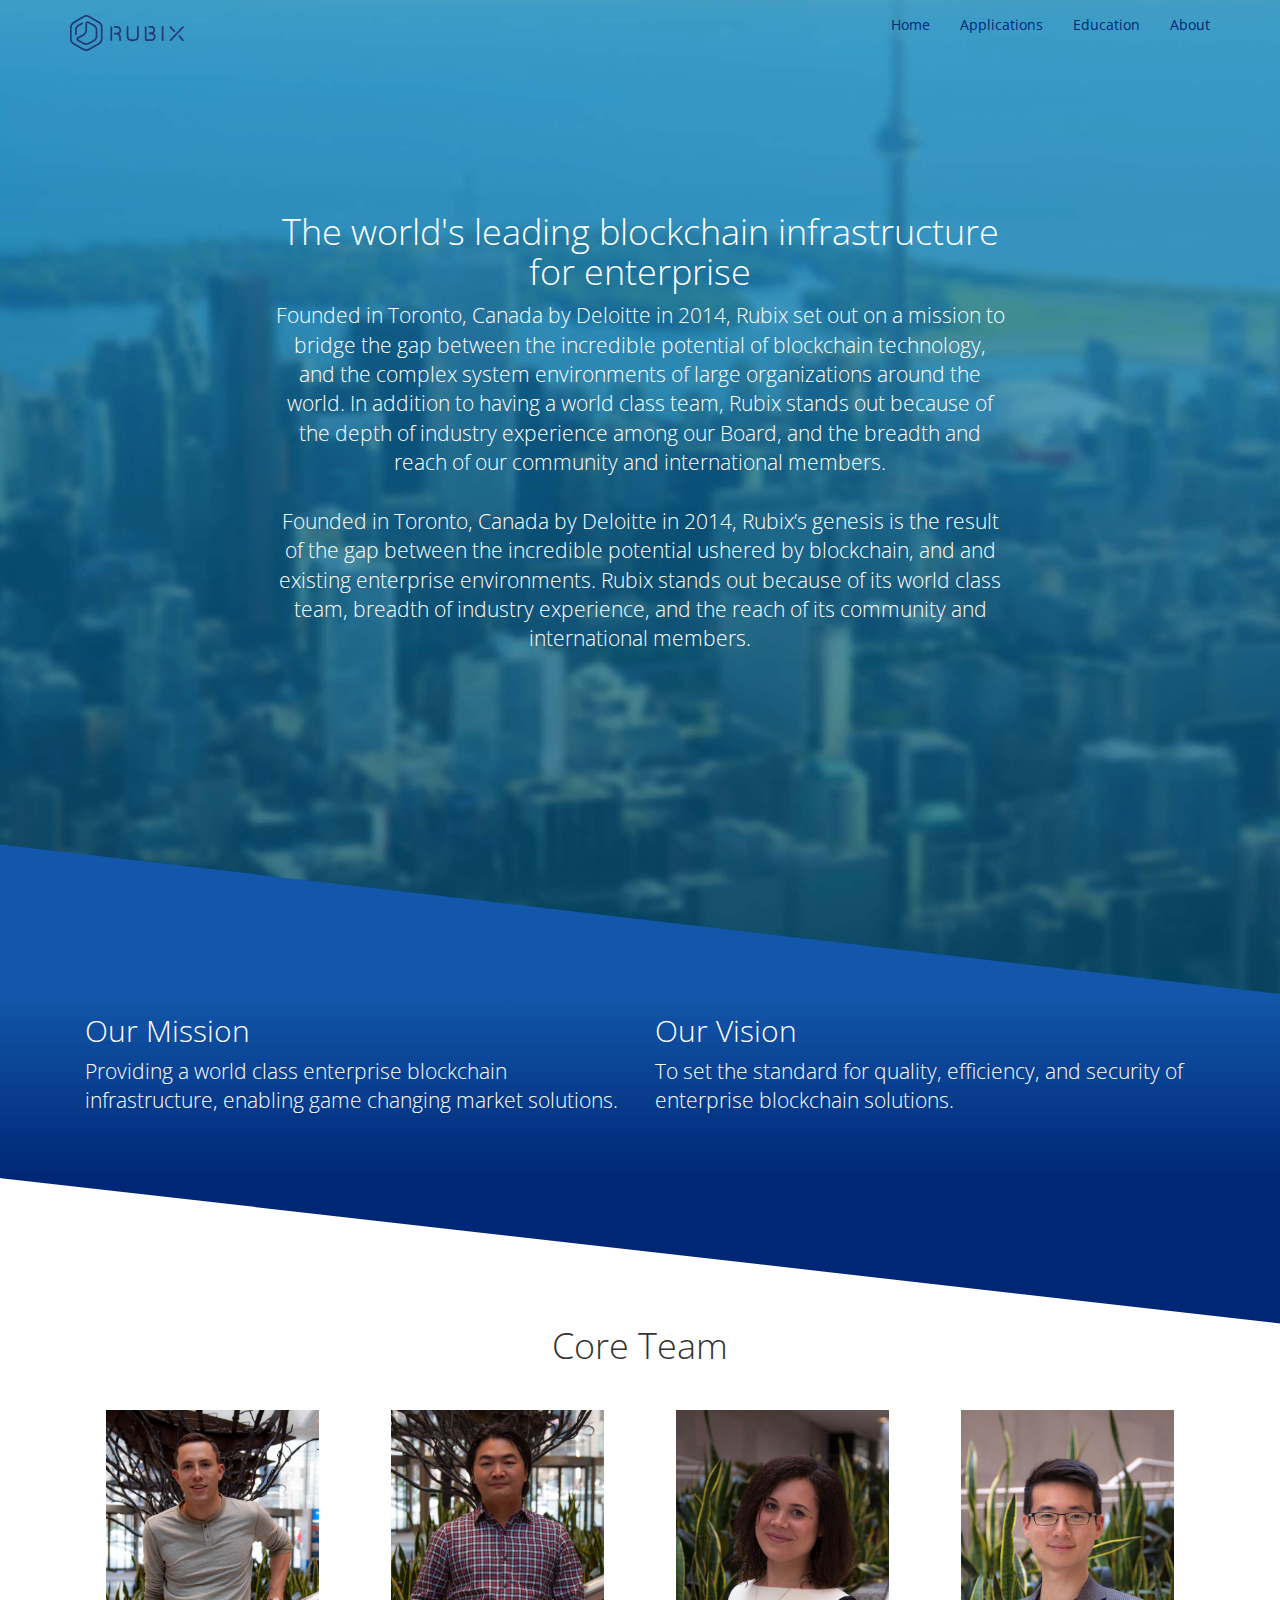
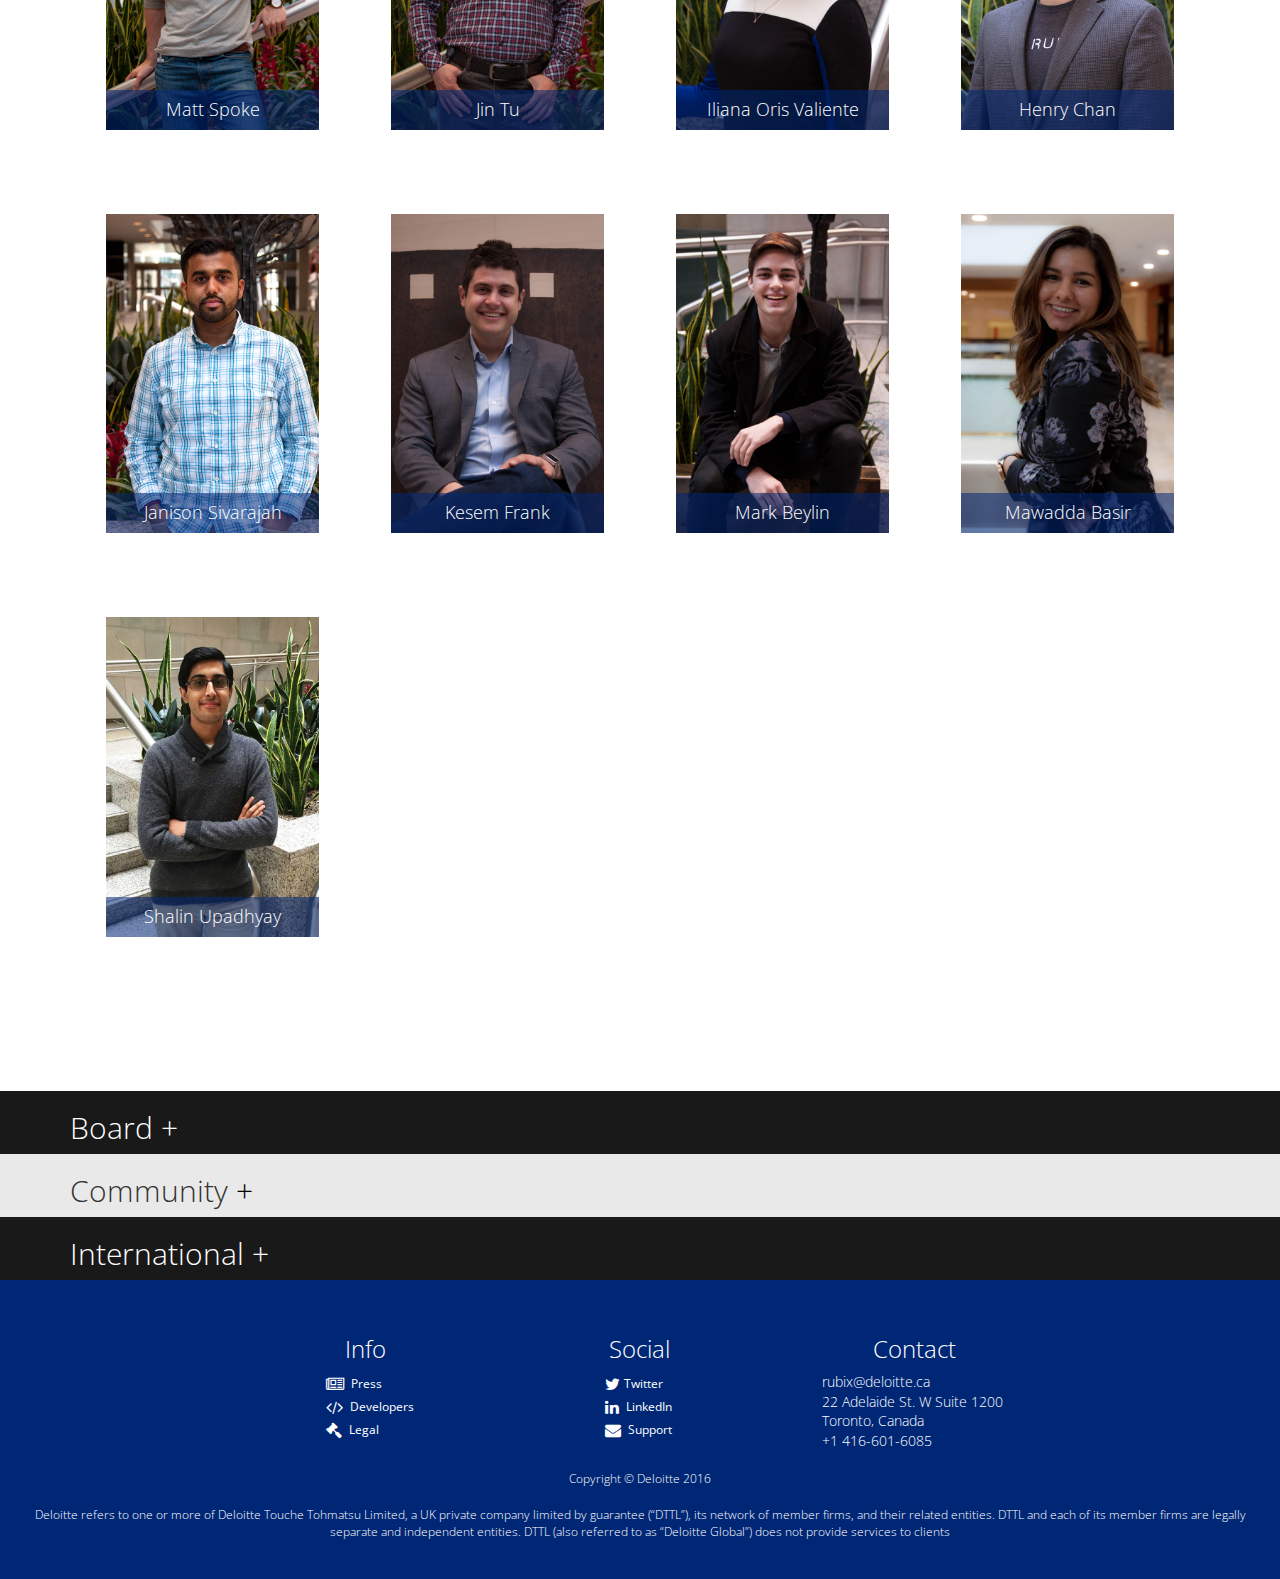
==== commit e247e520: "hi" ====
--- a/about.html
+++ b/about.html
@@ -42,7 +42,7 @@
 <body>
 
     <!-- Navigation -->
-    <nav class="navbar navbar-fixed-top white" role="navigation">
+    <nav class="navbar navbar-fixed-top" role="navigation">
         <div class="container">
             <!-- Brand and toggle get grouped for better mobile display -->
             <div class="navbar-header">
@@ -52,10 +52,11 @@
                     <span class="icon-bar"></span>
                     <span class="icon-bar"></span>
                 </button>
-<a class="navbar-brand" href="index.html"><img src="img/rubixw.svg" class="logo"></a>            </div>
+                <a class="navbar-brand" href="index.html"><img src="img/rubix.svg" class="logo"></a>
+            </div>
             <!-- Collect the nav links, forms, and other content for toggling -->
             <div class="collapse navbar-collapse" id="bs-example-navbar-collapse-1">
-                <ul class="nav navbar-nav navbar-right">
+                <ul class="nav navbar-nav navbar-right nav-dropdown">
                     <li>
                         <a href="index.html">Home</a>
                     </li>
@@ -485,7 +486,7 @@
                     </div>
                     <div class="col-xs-6">
                         <div class="col-xs-6 country-holder">
-                            <h4 class="center">United Arab Emerates</h4>
+                            <h4 class="center">United Arab Emirates</h4>
                         <img class="flag" src="https://upload.wikimedia.org/wikipedia/commons/c/cb/Flag_of_the_United_Arab_Emirates.svg">
                         </div>
                         <div class="col-xs-6">
@@ -502,39 +503,41 @@
     
     
     <!-- /.container -->
-    <footer class="container-fluid">
+   <footer class="container-fluid">
         <div class="footer-main">
-            <div class="row">
-                <div class="col-sm-4 footer-holder">
-                    <h3> Info </h3>
-                    <ul>
-                        <li><a href="press.html"><i class="fa fa-newspaper-o fa-lg"></i> Press </a></li>
-                         <li><a href="developer.html"><i class="fa fa-code fa-lg"></i> Developers </a></li>
-                        <li><a href="legal.html"><i class="fa fa-gavel fa-lg"></i> Legal </a></li>
-                    </ul>
-                </div>
-                <div class="col-sm-4 footer-holder">
-                    <h3> Social </h3>
-                    <ul>
-                        <li><a href="http://twitter.com/rubixbydeloitte" target="_blank"><i class="fa fa-twitter fa-lg"></i>Twitter </li>
-                        <li><a href="https://www.linkedin.com/company/rubix-by-deloitte" target="_blank"><i class="fa fa-linkedin fa-lg"></i> LinkedIn </li>
-                        <li><a id="letusknow" data-case="Loyalty Points" data-toggle="modal" data-target="#more-info-modal" ><i class="fa fa-envelope fa-lg"></i> Support </a></li>
-                    </ul>
-                </div>
-                <div class="col-sm-4 footer-holder">
-                       <h3>Contact</h3>
-
-                       <p class="lead pull-left">rubix@deloitte.ca </br>22 Adelaide St. W Suite 1200 </br> Toronto, Canada </br> +1 416 601-6085</p>
-
-
-                </div>
-            </div>
-            
-        
-                        <p class="lead"> Copyright © <a href="http://deloitte.com">Deloitte</a> 2016</p> 
-
+            <div class="row ">
+                <div class="col-sm-8 col-sm-offset-2 col-xs-12">
+                    <div class="col-xs-4 footer-holder">
+                        <h3> Info </h3>
+                        <div style="margin-left: calc(50% - 40px);">
+                            <ul>
+                                <li><a href="press.html"><i class="fa fa-newspaper-o fa-lg"></i> Press </a></li>
+                                 <li><a href="developer.html"><i class="fa fa-code fa-lg"></i> Developers </a></li>
+                                <li><a href="legal.html"><i class="fa fa-gavel fa-lg"></i> Legal </a></li>
+                            </ul>
+                        </div> 
+                    </div>
+                    <div class="col-xs-4 footer-holder">
+                        <h3> Social </h3>
+                        <div style="margin-left: calc(50% - 35px);">
+                            <ul>
+                            <li><a href="http://twitter.com/rubixbydeloitte" target="_blank"><i class="fa fa-twitter fa-lg"></i>Twitter </li>
+                            <li><a href="https://www.linkedin.com/company/rubix-by-deloitte" target="_blank"><i class="fa fa-linkedin fa-lg"></i> LinkedIn </li>
+                            <li><a href="mailto:rubix@deloitte.ca?cc=&subject=Rubix%20Support"><i class="fa fa-envelope fa-lg"></i> Support </a></li>
+                        </ul>
+                        </div>
+                    </div>
+                    <div class="col-xs-4 footer-holder">
+                        <h3>Contact</h3>
+                        <div>
+                            <p class="lead f-contact-holder" ><a href="mailto:rubix@deloitte.ca?cc=&subject=Interested%20in%20Rubix">rubix@deloitte.ca </a></br>22 Adelaide St. W Suite 1200 </br> Toronto, Canada </br> +1 416-601-6085</p>
+                        </div>
+                    </div>
+                </div>
+            </div>
+            <p class="lead"> Copyright © <a href="http://deloitte.com">Deloitte</a> 2016</p> 
             <p class="lead dspeak">
-            Deloitte refers to one or more of Deloitte Touche Tohmatsu Limited, a UK private company limited by guarantee (“DTTL”), its network of member firms, and their related entities. DTTL and each of its member firms are legally separate and independent entities. DTTL (also referred to as “Deloitte Global”) does not provide services to clients. </p>
+            Deloitte refers to one or more of Deloitte Touche Tohmatsu Limited, a UK private company limited by guarantee (“DTTL”), its network of member firms, and their related entities. DTTL and each of its member firms are legally separate and independent entities. DTTL (also referred to as “Deloitte Global”) does not provide services to clients </p>
         </div>
     </footer>
     <!-- jQuery Version 1.11.1 -->
--- a/css/style.css
+++ b/css/style.css
@@ -4,7 +4,7 @@
 	font-family: 'Open Sans', sans-serif; 
 	max-width: 100vw;
 	overflow-x: hidden;
-	min-width: 780px;
+
 }
 a {
 	color: #002776;
@@ -113,6 +113,7 @@
 	margin-left: 0;
     padding-right: 0;
     list-style-type: none;
+    padding-left: 0;
 }
 .counters li {
 	counter-increment: step-counter;
@@ -120,7 +121,6 @@
 }
 .counters li::before {
 	border-radius: 100px;
-	padding: 1em;
 	font-size: 20px;
 	font-weight: 500;
 	background-color: #002776;
@@ -128,12 +128,14 @@
 	margin-right: 2em;
 	padding: 3px 11px;
 	content: counter(step-counter);
+	margin-bottom: 13em;
 }
 .tagline {
 	text-align: center;
 	position: relative;
-	padding-top: 10vw;
 	padding-bottom: 5em;
+	background-color: #393939;
+	color: #fff;
 }
 
 /* -----PLATFORM----- */
@@ -161,6 +163,9 @@
 background: -webkit-linear-gradient(top, #1C3944 0%,#162C33 100%); /* Chrome10-25,Safari5.1-6 */
 background: linear-gradient(to bottom, #1C3944 0%,#162C33 100%); /* W3C, IE10+, FF16+, Chrome26+, Opera12+, Safari7+ */
 filter: progid:DXImageTransform.Microsoft.gradient( startColorstr='#1C3944', endColorstr='#162C33',GradientType=0 ); 
+}
+.on-ether a {
+	color: #fff;
 }
 .in-core {
 	padding-top: 12vw;
@@ -193,8 +198,8 @@
 }
 .comp-blurb {
 	font-size: 18px;
-	padding-left: 2em;
-	padding-right: 2em;
+	padding-left: 10%;
+	padding-right: 10%;
 }
 .comp-screen {
 	width: 80%;
@@ -233,7 +238,6 @@
 	text-align: left;
 }
 .footer-main {
-	width: 70%;
 	color: #fff;
 	display: block;
 	margin: 0 auto;
@@ -242,13 +246,17 @@
 	font-size: 12px;
 
 }
+.footer-main ul {
+padding-left: 0;
+display: inline-block;
+
+}
 .footer-main li {
 	padding-top: 3px;
 	padding-bottom: 3px;
 }
 .footer-main h3 {
-	text-align: left;
-	margin-left: 1.5em;
+	text-align: center;
 
 }
 .footer-main p{
@@ -259,7 +267,7 @@
 	color: #fff;
 }
 .footer-main i {
-	padding-right: 6px;
+	padding-right: 4px;
 }
 footer {
 	background-color: #002776;
@@ -395,7 +403,6 @@
 	width: 70%;
 	display: block;
 	margin: 0 auto;
-	height: 17em;
 }
 .testemonial {
 	text-align: left;
@@ -601,6 +608,7 @@
     color: #002776;
     text-align: center;
     font-size: 20px;
+        margin: 0 auto;
 }
 .sc-img {
 	width: 45%;
@@ -635,20 +643,102 @@
 	text-decoration: none;
 }
 .tweet {
-	padding-left: 6.25em;
+	padding-left: 6%;
 	padding-right: 10%;
 	font-size: 16px;
+	font-weight: 300;
 }
 .tweet a {
 	color: #fff;
 }
 .timePosted {
-	padding-left: 7em;
-	padding-right: 10%;
+	padding-left: 6%;
 }
 .carousel-indicators {
     bottom: -20px;
 }
-
-
-
+.twitter-holder {
+}
+.twitter-holder a {
+	color: #fff;
+}
+.twitter-holder i {
+	padding-left: 2%;
+}
+.f-contact-holder {
+	margin-left: calc(50% - 92px);
+}
+#p2p1 {
+	display: none;
+}
+
+#example1 ul{
+padding: 0;
+}
+@media only screen and (max-width: 768px) {
+    .abt-core {
+        padding-bottom: 22vw;
+    }
+    .footer-holder p {
+    	font-size: 12px;
+    	margin-left: 0;
+    }
+    .f-contact-holder {
+    	    	margin-left: 0;
+
+    }
+    h1 {
+    	font-size: 28px;
+    }
+    h2 {
+
+    }
+    .nav-dropdown li{
+    	background-color: rgba(255,255,255,0.9);
+    	color: #002776;
+    	/*border-bottom: 1px solid;
+    	border-color: #002776;*/
+    }
+    .nav-dropdown a{
+    	color: #002776;
+    }
+    .tri-bottom {
+    	width: calc(100vw + 22px);
+    top: -3px;
+    left: -20px;
+    }
+    .contact-button {
+    	margin-top: 1em;
+    	font-size: 16px;
+    	width: 252px;
+    }
+    #p2p1 {
+    	display: inline;
+    }
+    #p2p2 {
+    	display: none;
+    }
+}
+
+
+
+
+
+
+
+
+
+
+
+
+
+
+
+
+
+
+
+
+
+
+
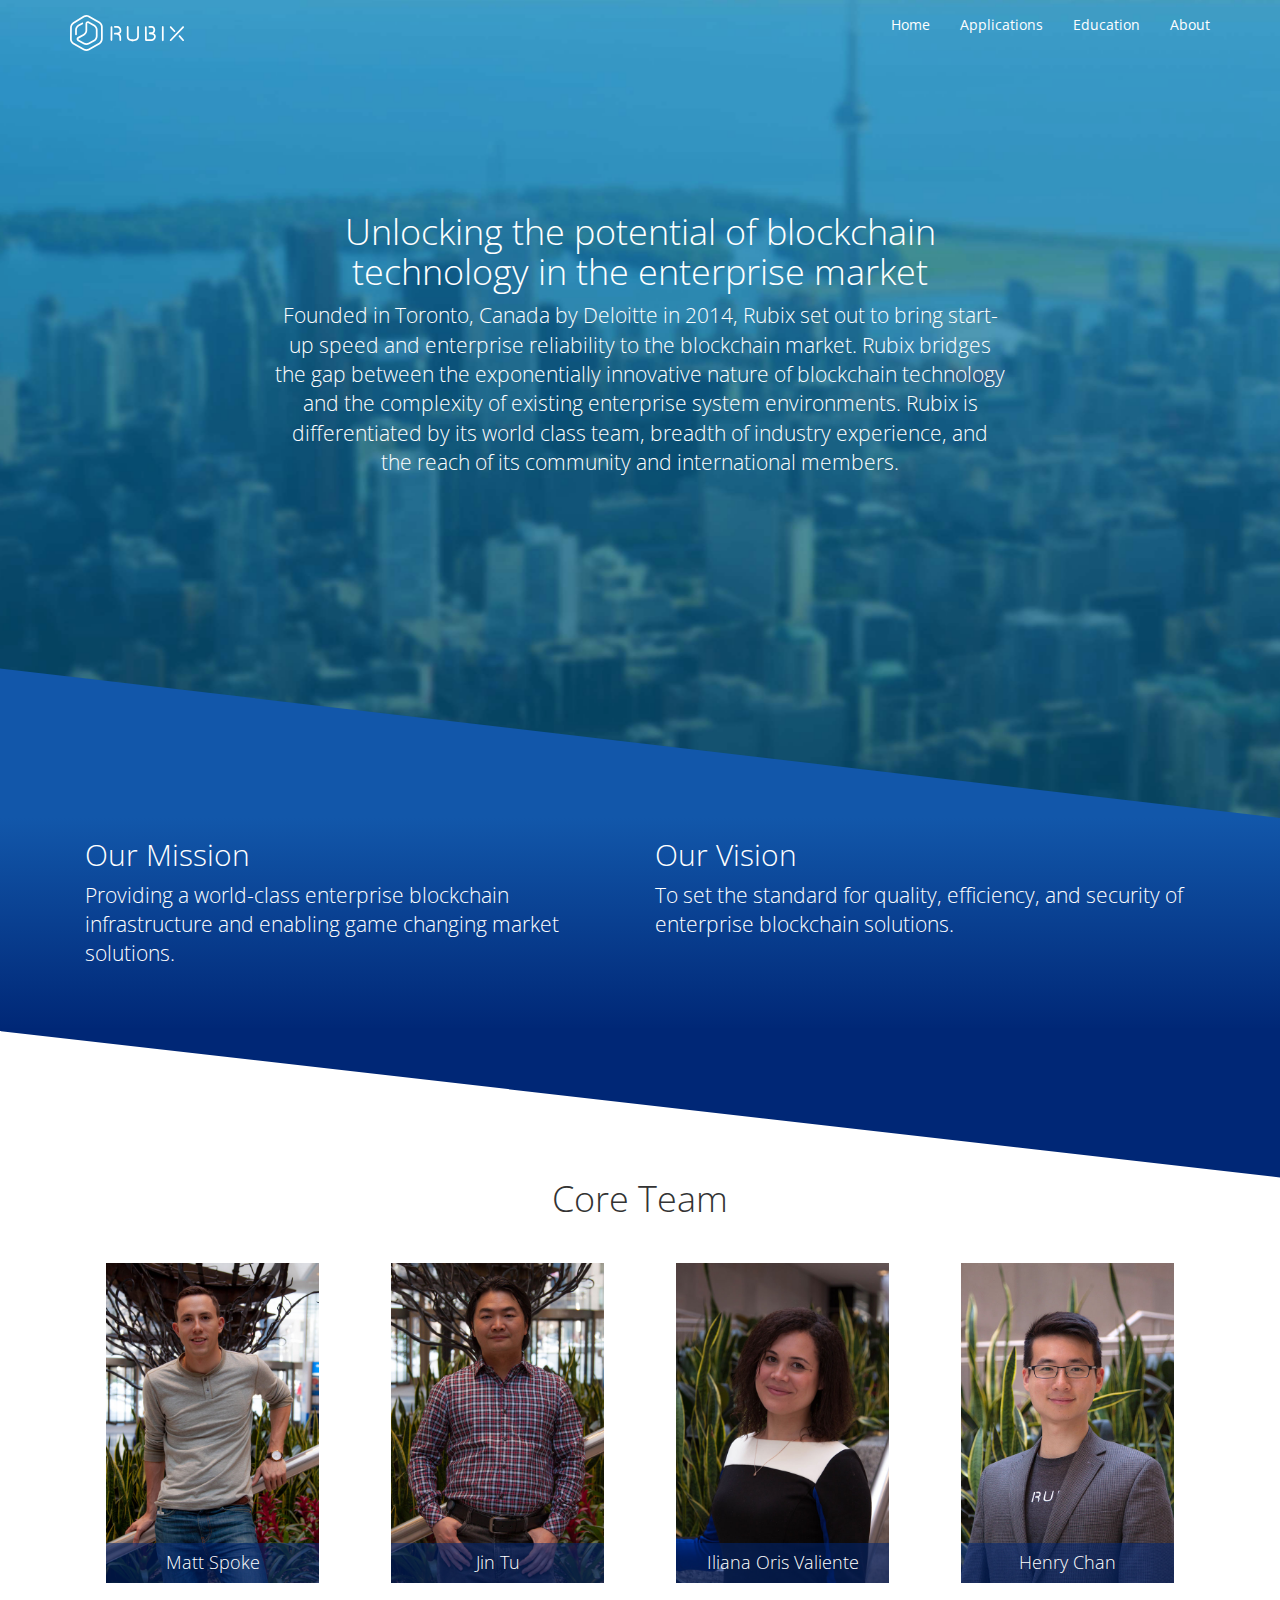
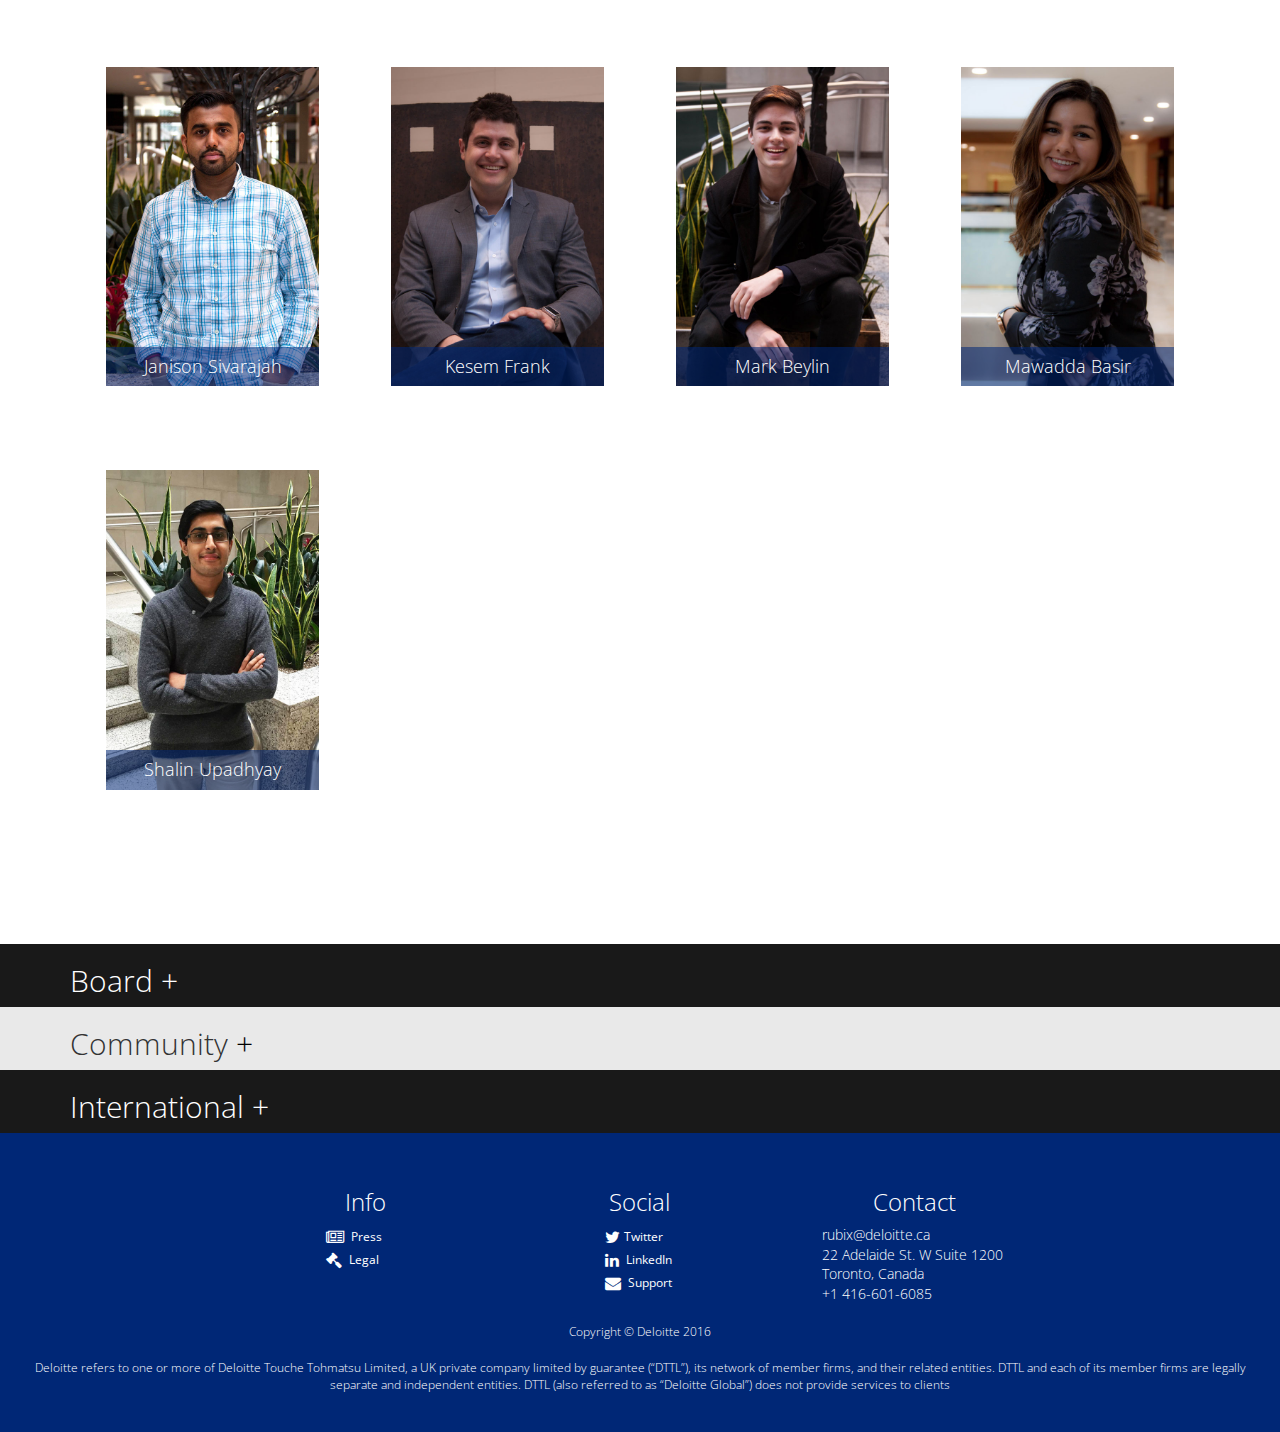
==== commit dedaf72a: "h" ====
--- a/about.html
+++ b/about.html
@@ -42,7 +42,7 @@
 <body>
 
     <!-- Navigation -->
-    <nav class="navbar navbar-fixed-top" role="navigation">
+    <nav class="navbar navbar-fixed-top white" role="navigation">
         <div class="container">
             <!-- Brand and toggle get grouped for better mobile display -->
             <div class="navbar-header">
@@ -52,7 +52,7 @@
                     <span class="icon-bar"></span>
                     <span class="icon-bar"></span>
                 </button>
-                <a class="navbar-brand" href="index.html"><img src="img/rubix.svg" class="logo"></a>
+                <a class="navbar-brand" href="index.html"><img src="img/rubixw.svg" class="logo"></a>
             </div>
             <!-- Collect the nav links, forms, and other content for toggling -->
             <div class="collapse navbar-collapse" id="bs-example-navbar-collapse-1">
@@ -83,10 +83,8 @@
     <section class="abt-landing">
         <div class="container">
             <div class="col-sm-8 col-xs-offset-2 col-xs-8 text-center">
-                <h1 class="animated fadeInDown">The world's leading blockchain infrastructure for enterprise</h1>
-                <p class="lead animated fadeInDown">Founded in Toronto, Canada by Deloitte in 2014, Rubix set out on a mission to bridge the gap between the incredible potential of blockchain technology, and the complex system environments of large organizations around the world.  In addition to having a world class team, Rubix stands out because of the depth of industry experience among our Board, and the breadth and reach of our community and international members.
-</br></br>
-                Founded in Toronto, Canada by Deloitte in 2014, Rubix’s genesis is the result of the gap between the incredible potential ushered by blockchain, and and existing enterprise environments. Rubix stands out because of its world class team, breadth of industry experience, and the reach of its community and international members.
+                <h1 class="animated fadeInDown">Unlocking the potential of blockchain technology in the enterprise market</h1>
+                <p class="lead animated fadeInDown">Founded in Toronto, Canada by Deloitte in 2014, Rubix set out to bring start-up speed and enterprise reliability to the blockchain market. Rubix bridges the gap between the exponentially innovative nature of blockchain technology and the complexity of existing enterprise system environments. Rubix is differentiated by its world class team, breadth of industry experience, and the reach of its community and international members.
 </p>
                 
             </div>
@@ -102,7 +100,7 @@
         <div class="container">
             <div class="col-sm-6 col-xs-12">
                 <h2>Our Mission</h2>
-                <p class="lead">Providing a world class enterprise blockchain infrastructure, enabling game changing market solutions.</p>
+                <p class="lead">Providing a world-class enterprise blockchain infrastructure and enabling game changing market solutions.</p>
             </div>
             <div class="col-sm-6 col-xs-12">
                 <h2>Our Vision</h2>
@@ -205,7 +203,7 @@
     </section>
     <section class="board">
         <div class="container">
-            <h2 class="white left"> Board <a data-target="#board" onclick="this.style.display = 'none'" data-toggle="collapse">+</a></h2>
+            <h2 class="white leftt"> Board <a data-target="#board" onclick="this.style.display = 'none'" data-toggle="collapse">+</a></h2>
 
             <div id="board" class="collapse out about-open">
 
@@ -234,7 +232,7 @@
     </section>
     <section class="comm">
         <div class="container">
-            <h2 class="left">Community <a data-target="#comm" onclick="this.style.display = 'none'" data-toggle="collapse">+</a></h2> 
+            <h2 class="leftt">Community <a data-target="#comm" onclick="this.style.display = 'none'" data-toggle="collapse">+</a></h2> 
             <div id="comm" class="collapse out ">
                 <div class="row">
                     <div class="col-sm-2 col-sm-offset-1 col-xs-6 round-holder">
@@ -283,7 +281,7 @@
     </section>
     <section class="intl">
         <div class="container">
-            <h2 class="white left"> International <a data-target="#intl" onclick="this.style.display = 'none'" data-toggle="collapse" style="text-decoration:none">+</a></h2> 
+            <h2 class="white leftt"> International <a data-target="#intl" onclick="this.style.display = 'none'" data-toggle="collapse" style="text-decoration:none">+</a></h2> 
             <div id="intl" class="collapse out about-open">
                 <div class="row">
                     <h3> Americas </h3>
@@ -293,9 +291,9 @@
                         <img class="flag" src="https://upload.wikimedia.org/wikipedia/commons/c/cf/Flag_of_Canada.svg">
                         </div>
                         <div class="col-xs-6">
-                            <h5 class="left"> Iliana Oris Valiente </h5>
-                            <h5 class="left"><a class="white" href="mailto:iorisvaliente@deloitte.ca?cc=rubix@deloitte.ca&subject=Interested%20in%20Rubix">Contact</a></h5>
-                            <h5 class="left">+1 416 601-6085 </h5>
+                            <h5 class="leftt"> Iliana Oris Valiente </h5>
+                            <h5 class="leftt"><a class="white" href="mailto:iorisvaliente@deloitte.ca?cc=rubix@deloitte.ca&subject=Interested%20in%20Rubix">Contact</a></h5>
+                            <h5 class="leftt">+1 416 601-6085 </h5>
                         </div>
                     </div>
                     <div class="col-xs-6">
@@ -304,9 +302,9 @@
                         <img class="flag" src="https://upload.wikimedia.org/wikipedia/en/a/a4/Flag_of_the_United_States.svg">
                         </div>
                         <div class="col-xs-6">
-                            <h5 class="left">Eric Piscini</h5>
-                            <h5 class="left"><a class="white" href="mailto:episcini@deloitte.com?cc=rubix@deloitte.ca&subject=Interested%20in%20Rubix">Contact</a></h5>
-                            <h5 class="left">+1 404 631-2484</h5>
+                            <h5 class="leftt">Eric Piscini</h5>
+                            <h5 class="leftt"><a class="white" href="mailto:episcini@deloitte.com?cc=rubix@deloitte.ca&subject=Interested%20in%20Rubix">Contact</a></h5>
+                            <h5 class="leftt">+1 404 631-2484</h5>
                         </div>
                     </div>
                 </div>
@@ -318,9 +316,9 @@
                         <img class="flag" src="https://upload.wikimedia.org/wikipedia/en/b/b9/Flag_of_Australia.svg">
                         </div>
                         <div class="col-xs-6">
-                            <h5 class="left">Jonathan Perkinson</h5>
-                            <h5 class="left"><a class="white" href="mailto:jonperkinson@deloitte.com.au?cc=rubix@deloitte.ca&subject=Interested%20in%20Rubix">Contact</a></h5>
-                            <h5 class="left">+61 2 9322 3705</h5>
+                            <h5 class="leftt">Jonathan Perkinson</h5>
+                            <h5 class="leftt"><a class="white" href="mailto:jonperkinson@deloitte.com.au?cc=rubix@deloitte.ca&subject=Interested%20in%20Rubix">Contact</a></h5>
+                            <h5 class="leftt">+61 2 9322 3705</h5>
                         </div>
                     </div>
                     <div class="col-xs-6">
@@ -329,9 +327,9 @@
                         <img class="flag" src="https://upload.wikimedia.org/wikipedia/commons/f/fa/Flag_of_the_People%27s_Republic_of_China.svg">
                         </div>
                         <div class="col-xs-6">
-                            <h5 class="left"> Jennifer Qin </h5>
-                            <h5 class="left"><a class="white" href="mailto:jqin@deloitte.com.cn?cc=rubix@deloitte.ca&subject=Interested%20in%20Rubix">Contact</a></h5>
-                            <h5 class="left">+86 21 61411998 </h5>
+                            <h5 class="leftt"> Jennifer Qin </h5>
+                            <h5 class="leftt"><a class="white" href="mailto:jqin@deloitte.com.cn?cc=rubix@deloitte.ca&subject=Interested%20in%20Rubix">Contact</a></h5>
+                            <h5 class="leftt">+86 21 61411998 </h5>
                         </div>
                     </div>
                     <div class="col-xs-6">
@@ -340,9 +338,9 @@
                         <img class="flag" src="https://upload.wikimedia.org/wikipedia/en/9/9e/Flag_of_Japan.svg">
                         </div>
                         <div class="col-xs-6">
-                            <h5 class="left">Taketoshi Mori</h5>
-                            <h5 class="left"><a class="white" href="mailto:taketoshi.mori@tohmatsu.co.jp?cc=rubix@deloitte.ca&subject=Interested%20in%20Rubix">Contact</a></h5>
-                            <h5 class="left">+818034655324</h5>
+                            <h5 class="leftt">Taketoshi Mori</h5>
+                            <h5 class="leftt"><a class="white" href="mailto:taketoshi.mori@tohmatsu.co.jp?cc=rubix@deloitte.ca&subject=Interested%20in%20Rubix">Contact</a></h5>
+                            <h5 class="leftt">+818034655324</h5>
                         </div>
                     </div>
                     <div class="col-xs-6">
@@ -351,9 +349,9 @@
                         <img class="flag" src="https://upload.wikimedia.org/wikipedia/commons/3/3e/Flag_of_New_Zealand.svg">
                         </div>
                         <div class="col-xs-6">
-                            <h5 class="left">Richard Miller</h5>
-                            <h5 class="left"><a class="white" href="mailto:rimiller@deloitte.com.au?cc=rubix@deloitte.ca&subject=Interested%20in%20Rubix">Contact</a></h5>
-                            <h5 class="left">+61 3 9671 7903</h5>
+                            <h5 class="leftt">Richard Miller</h5>
+                            <h5 class="leftt"><a class="white" href="mailto:rimiller@deloitte.com.au?cc=rubix@deloitte.ca&subject=Interested%20in%20Rubix">Contact</a></h5>
+                            <h5 class="leftt">+61 3 9671 7903</h5>
                         </div>
                     </div>
                 </div>
@@ -365,9 +363,9 @@
                         <img class="flag" src="https://upload.wikimedia.org/wikipedia/commons/c/cb/Flag_of_the_Czech_Republic.svg">
                         </div>
                         <div class="col-xs-6">
-                            <h5 class="left">Jan Balatka</h5>
-                            <h5 class="left"><a class="white" href="mailto:jbalatka@deloittece.com?cc=rubix@deloitte.ca&subject=Interested%20in%20Rubix">Contact</a></h5>
-                            <h5 class="left">+420 246 042 370</h5>
+                            <h5 class="leftt">Jan Balatka</h5>
+                            <h5 class="leftt"><a class="white" href="mailto:jbalatka@deloittece.com?cc=rubix@deloitte.ca&subject=Interested%20in%20Rubix">Contact</a></h5>
+                            <h5 class="leftt">+420 246 042 370</h5>
                         </div>
                     </div>
                     <div class="col-xs-6">
@@ -376,9 +374,9 @@
                         <img class="flag" src="https://upload.wikimedia.org/wikipedia/en/c/c3/Flag_of_France.svg">
                         </div>
                         <div class="col-xs-6">
-                            <h5 class="left">Pauline Pham</h5>
-                            <h5 class="left"><a class="white" href="mailto:papham@deloitte.fr?cc=rubix@deloitte.ca&subject=Interested%20in%20Rubix">Contact</a></h5>
-                            <h5 class="left">+33 1 40 88 70 26</h5>
+                            <h5 class="leftt">Pauline Pham</h5>
+                            <h5 class="leftt"><a class="white" href="mailto:papham@deloitte.fr?cc=rubix@deloitte.ca&subject=Interested%20in%20Rubix">Contact</a></h5>
+                            <h5 class="leftt">+33 1 40 88 70 26</h5>
                         </div>
                     </div>
                     <div class="col-xs-6">
@@ -387,9 +385,9 @@
                         <img class="flag" src="https://upload.wikimedia.org/wikipedia/commons/b/ba/Flag_of_Germany.svg">
                         </div>
                         <div class="col-xs-6">
-                            <h5 class="left">Frank-Michael Thiele</h5>
-                            <h5 class="left"><a class="white" href="mailto:fthiele@deloitte.de?cc=rubix@deloitte.ca&subject=Interested%20in%20Rubix">Contact</a></h5>
-                            <h5 class="left">+4951130233306</h5>
+                            <h5 class="leftt">Frank-Michael Thiele</h5>
+                            <h5 class="leftt"><a class="white" href="mailto:fthiele@deloitte.de?cc=rubix@deloitte.ca&subject=Interested%20in%20Rubix">Contact</a></h5>
+                            <h5 class="leftt">+4951130233306</h5>
                         </div>
                     </div>
                     <div class="col-xs-6">
@@ -398,9 +396,9 @@
                         <img class="flag" src="https://upload.wikimedia.org/wikipedia/commons/4/45/Flag_of_Ireland.svg">
                         </div>
                         <div class="col-xs-6">
-                            <h5 class="left">Cillian Leonowicz</h5>
-                            <h5 class="left"><a class="white" href="mailto:cleonowicz@deloitte.ie?cc=rubix@deloitte.ca&subject=Interested%20in%20Rubix">Contact</a></h5>
-                            <h5 class="left">+35 314 173249</h5>
+                            <h5 class="leftt">Cillian Leonowicz</h5>
+                            <h5 class="leftt"><a class="white" href="mailto:cleonowicz@deloitte.ie?cc=rubix@deloitte.ca&subject=Interested%20in%20Rubix">Contact</a></h5>
+                            <h5 class="leftt">+35 314 173249</h5>
                         </div>
                     </div>
                     <div class="col-xs-6">
@@ -409,9 +407,9 @@
                         <img class="flag" src="https://upload.wikimedia.org/wikipedia/commons/d/da/Flag_of_Luxembourg.svg">
                         </div>
                         <div class="col-xs-6">
-                            <h4 class="left">Thibault Chollet</h5>
-                            <h5 class="left"><a class="white" href="mailto:tchollet@deloitte.lu?cc=rubix@deloitte.ca&subject=Interested%20in%20Rubix">Contact</a></h5>
-                            <h5 class="left">+352 45145 2656</h5>
+                            <h4 class="leftt">Thibault Chollet</h5>
+                            <h5 class="leftt"><a class="white" href="mailto:tchollet@deloitte.lu?cc=rubix@deloitte.ca&subject=Interested%20in%20Rubix">Contact</a></h5>
+                            <h5 class="leftt">+352 45145 2656</h5>
                         </div>
                     </div>
                     <div class="col-xs-6">
@@ -420,9 +418,9 @@
                         <img class="flag" src="https://upload.wikimedia.org/wikipedia/commons/2/20/Flag_of_the_Netherlands.svg">
                         </div>
                         <div class="col-xs-6">
-                            <h5 class="left">Jacob Boersma</h5>
-                            <h5 class="left"><a class="white" href="mailto:jboersma@deloitte.nl?cc=rubix@deloitte.ca&subject=Interested%20in%20Rubix">Contact</a></h5>
-                            <h5 class="left">+31882882069</h5>
+                            <h5 class="leftt">Jacob Boersma</h5>
+                            <h5 class="leftt"><a class="white" href="mailto:jboersma@deloitte.nl?cc=rubix@deloitte.ca&subject=Interested%20in%20Rubix">Contact</a></h5>
+                            <h5 class="leftt">+31882882069</h5>
                         </div>
                     </div>
                     <div class="col-xs-6">
@@ -431,9 +429,9 @@
                         <img class="flag" src="https://upload.wikimedia.org/wikipedia/commons/4/49/Flag_of_Ukraine.svg">
                         </div>
                         <div class="col-xs-6">
-                            <h5 class="left">Sergey Bondarenko</h5>
-                            <h5 class="left"><a class="white" href="mailto:sbondarenko@deloitte.ua?cc=rubix@deloitte.ca&subject=Interested%20in%20Rubix">Contact</a></h5>
-                            <h5 class="left">+380444909000</h5>
+                            <h5 class="leftt">Sergey Bondarenko</h5>
+                            <h5 class="leftt"><a class="white" href="mailto:sbondarenko@deloitte.ua?cc=rubix@deloitte.ca&subject=Interested%20in%20Rubix">Contact</a></h5>
+                            <h5 class="leftt">+380444909000</h5>
                         </div>
                     </div>
                     <div class="col-xs-6">
@@ -442,9 +440,9 @@
                         <img class="flag" src="https://upload.wikimedia.org/wikipedia/en/a/ae/Flag_of_the_United_Kingdom.svg">
                         </div>
                         <div class="col-xs-6">
-                            <h5 class="left">Alex Shelkovnikov</h5>
-                            <h5 class="left"><a class="white" href="mailto:alshelkovnikov@deloitte.co.uk?cc=rubix@deloitte.ca&subject=Interested%20in%20Rubix">Contact</a></h5>
-                            <h5 class="left">+44 20 7303 8895</h5>
+                            <h5 class="leftt">Alex Shelkovnikov</h5>
+                            <h5 class="leftt"><a class="white" href="mailto:alshelkovnikov@deloitte.co.uk?cc=rubix@deloitte.ca&subject=Interested%20in%20Rubix">Contact</a></h5>
+                            <h5 class="leftt">+44 20 7303 8895</h5>
                         </div>
                     </div>
                     
@@ -457,9 +455,9 @@
                         <img class="flag" src="https://upload.wikimedia.org/wikipedia/commons/2/2c/Flag_of_Bahrain.svg">
                         </div>
                         <div class="col-xs-6">
-                            <h5 class="left">Abid Shakeel</h5>
-                            <h5 class="left"><a class="white" href="mailto:ashakeel@deloitte.com?cc=rubix@deloitte.ca&subject=Interested%20in%20Rubix">Contact</a></h5>
-                            <h5 class="left">+97317214490</h5>
+                            <h5 class="leftt">Abid Shakeel</h5>
+                            <h5 class="leftt"><a class="white" href="mailto:ashakeel@deloitte.com?cc=rubix@deloitte.ca&subject=Interested%20in%20Rubix">Contact</a></h5>
+                            <h5 class="leftt">+97317214490</h5>
                         </div>
                     </div>
                     <div class="col-xs-6">
@@ -468,9 +466,9 @@
                         <img class="flag" src="https://upload.wikimedia.org/wikipedia/commons/d/d4/Flag_of_Israel.svg">
                         </div>
                         <div class="col-xs-6">
-                            <h5 class="left">Amit Harel</h5>
-                            <h5 class="left"><a class="white" href="mailto:aharel@deloitte.co.ilcc=rubix@deloitte.ca&subject=Interested%20in%20Rubix">Contact</a></h5>
-                            <h5 class="left">+972 3 6085392</h5>
+                            <h5 class="leftt">Amit Harel</h5>
+                            <h5 class="leftt"><a class="white" href="mailto:aharel@deloitte.co.ilcc=rubix@deloitte.ca&subject=Interested%20in%20Rubix">Contact</a></h5>
+                            <h5 class="leftt">+972 3 6085392</h5>
                         </div>
                     </div>
                     <div class="col-xs-6">
@@ -479,9 +477,9 @@
                         <img class="flag" src="https://upload.wikimedia.org/wikipedia/commons/a/af/Flag_of_South_Africa.svg">
                         </div>
                         <div class="col-xs-6">
-                            <h5 class="left">Freddy Du Toit</h5>
-                            <h5 class="left"><a class="white" href="mailto:frdutoit@deloitte.co.za?cc=rubix@deloitte.ca&subject=Interested%20in%20Rubix">Contact</a></h5>
-                            <h5 class="left">+27115174116</h5>
+                            <h5 class="leftt">Freddy Du Toit</h5>
+                            <h5 class="leftt"><a class="white" href="mailto:frdutoit@deloitte.co.za?cc=rubix@deloitte.ca&subject=Interested%20in%20Rubix">Contact</a></h5>
+                            <h5 class="leftt">+27115174116</h5>
                         </div>
                     </div>
                     <div class="col-xs-6">
@@ -490,9 +488,9 @@
                         <img class="flag" src="https://upload.wikimedia.org/wikipedia/commons/c/cb/Flag_of_the_United_Arab_Emirates.svg">
                         </div>
                         <div class="col-xs-6">
-                            <h5 class="left">Umair Hameed</h5>
-                            <h5 class="left"><a class="white" href="mailto:uhameed@deloitte.com?cc=rubix@deloitte.ca&subject=Interested%20in%20Rubix">Contact</a></h5>
-                            <h5 class="left">+971 4 5064878</h5>
+                            <h5 class="leftt">Umair Hameed</h5>
+                            <h5 class="leftt"><a class="white" href="mailto:uhameed@deloitte.com?cc=rubix@deloitte.ca&subject=Interested%20in%20Rubix">Contact</a></h5>
+                            <h5 class="leftt">+971 4 5064878</h5>
                         </div>
                     </div>
                 </div>
@@ -512,7 +510,7 @@
                         <div style="margin-left: calc(50% - 40px);">
                             <ul>
                                 <li><a href="press.html"><i class="fa fa-newspaper-o fa-lg"></i> Press </a></li>
-                                 <li><a href="developer.html"><i class="fa fa-code fa-lg"></i> Developers </a></li>
+                                 <!--<li><a href="developer.html"><i class="fa fa-code fa-lg"></i> Developers </a></li>-->
                                 <li><a href="legal.html"><i class="fa fa-gavel fa-lg"></i> Legal </a></li>
                             </ul>
                         </div> 
@@ -540,51 +538,12 @@
             Deloitte refers to one or more of Deloitte Touche Tohmatsu Limited, a UK private company limited by guarantee (“DTTL”), its network of member firms, and their related entities. DTTL and each of its member firms are legally separate and independent entities. DTTL (also referred to as “Deloitte Global”) does not provide services to clients </p>
         </div>
     </footer>
-    <!-- jQuery Version 1.11.1 -->
     <script src="js/jquery.js"></script>
-
-    <!-- Bootstrap Core JavaScript -->
+    <script src="js/konami.js"></script>
     <script src="js/bootstrap.min.js"></script>
-    <script>
-
-        $(function(){
-            
-            // email modal
-            $('#send-email').click(function(e) {
-                console.log("clicked");
-                e.preventDefault();
-                $('#error-text').hide();
-
-                if ($('#beta-email').val().trim() == "" || !/@/.test($('#beta-email').val()))
-                {
-                    $('#error-text').css('display', 'block');
-                    return;
-                }
-                console.log("checked email");
-                $('#send-email').button('loading');
-
-                $.ajax({
-                    url: 'send.php',
-                    type: 'post',
-                    data: {'email': $('#beta-email').val()},
-                    success: function(result) {
-                        $('#more-info-modal').modal('hide');
-                        $('#beta-email-success').modal('show');
-                        $('#beta-email').val('');
-                        $('#send-email').button('reset');
-                    },
-                    error: function(xhr) {
-                        var error = JSON.parse(xhr.responseText);
-
-                        var errorString = typeof(error.error) != "undefined" ? error.error : "Sorry, there was an error. Please try again later.";
-
-                        alert(errorString);
-                        $('#send-email').button('reset');
-                    }
-                });
-            });
-        });
-    </script>
+    <script src="js/sendmail.js"></script>
+    <script src="js/tweets.js"></script>
+
 </body>
 
 </html>
--- a/css/style.css
+++ b/css/style.css
@@ -93,7 +93,7 @@
 		padding-bottom: 2em;
 }
 .blurb-sm {
-	font-size: 16px;
+	font-size: 17px;
 }
 .get-started {
 	min-height: 20em;
@@ -227,14 +227,14 @@
 .use-cases p {
 	font-size: 20px;
 }
-.right {
+.rightt {
 	text-align: right;
 }
 .center {
 	text-align: center;
 }
 
-.left {
+.leftt {
 	text-align: left;
 }
 .footer-main {
@@ -543,7 +543,7 @@
 	padding: 1em;
 	background-color: #38EB92;
 	color: #393939;
-	width: 336px;
+	width: 342px;
 	display: block;
 	margin: 0 auto;
 	margin-top: 4em;
@@ -675,6 +675,19 @@
 #example1 ul{
 padding: 0;
 }
+#fo3li1 {
+    background: none;
+    padding: 0px;
+    width: 10px;
+}
+#Field1 {
+	width: 100px !important;
+}
+
+
+
+
+
 @media only screen and (max-width: 768px) {
     .abt-core {
         padding-bottom: 22vw;
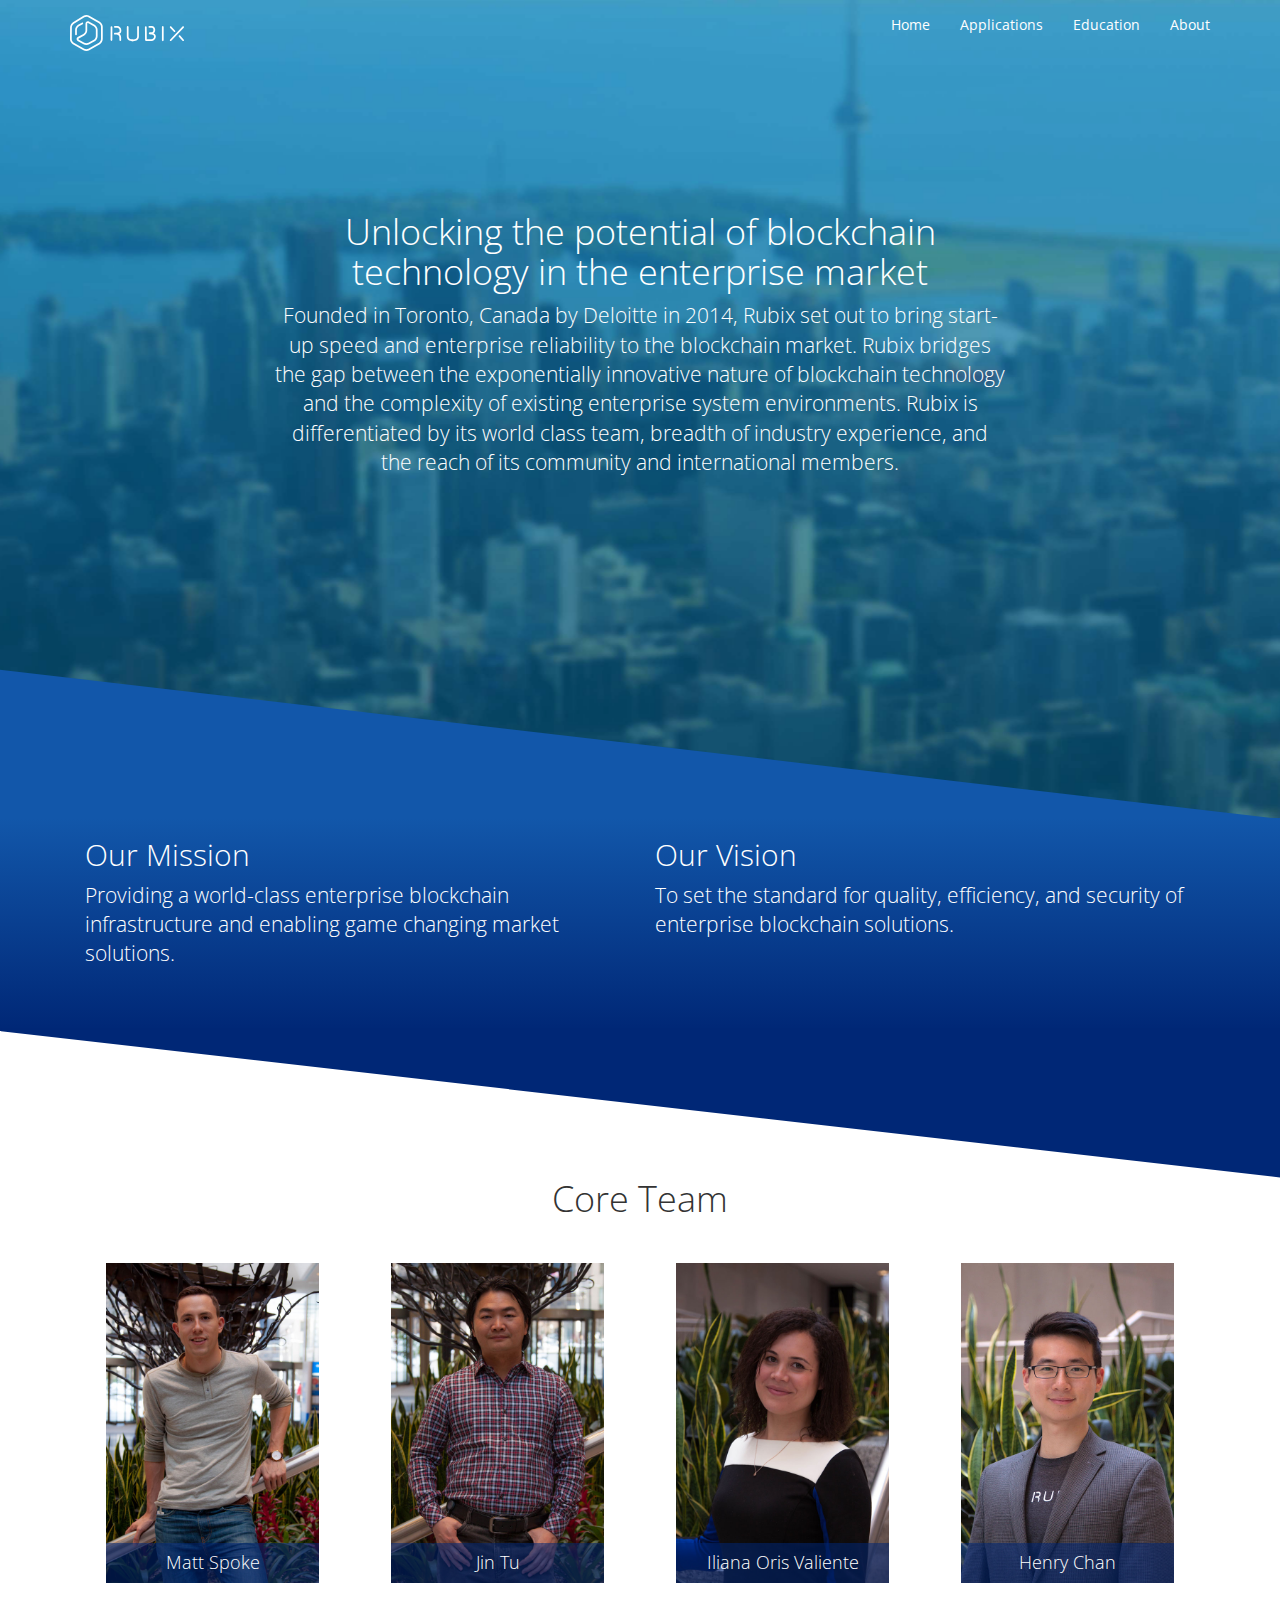
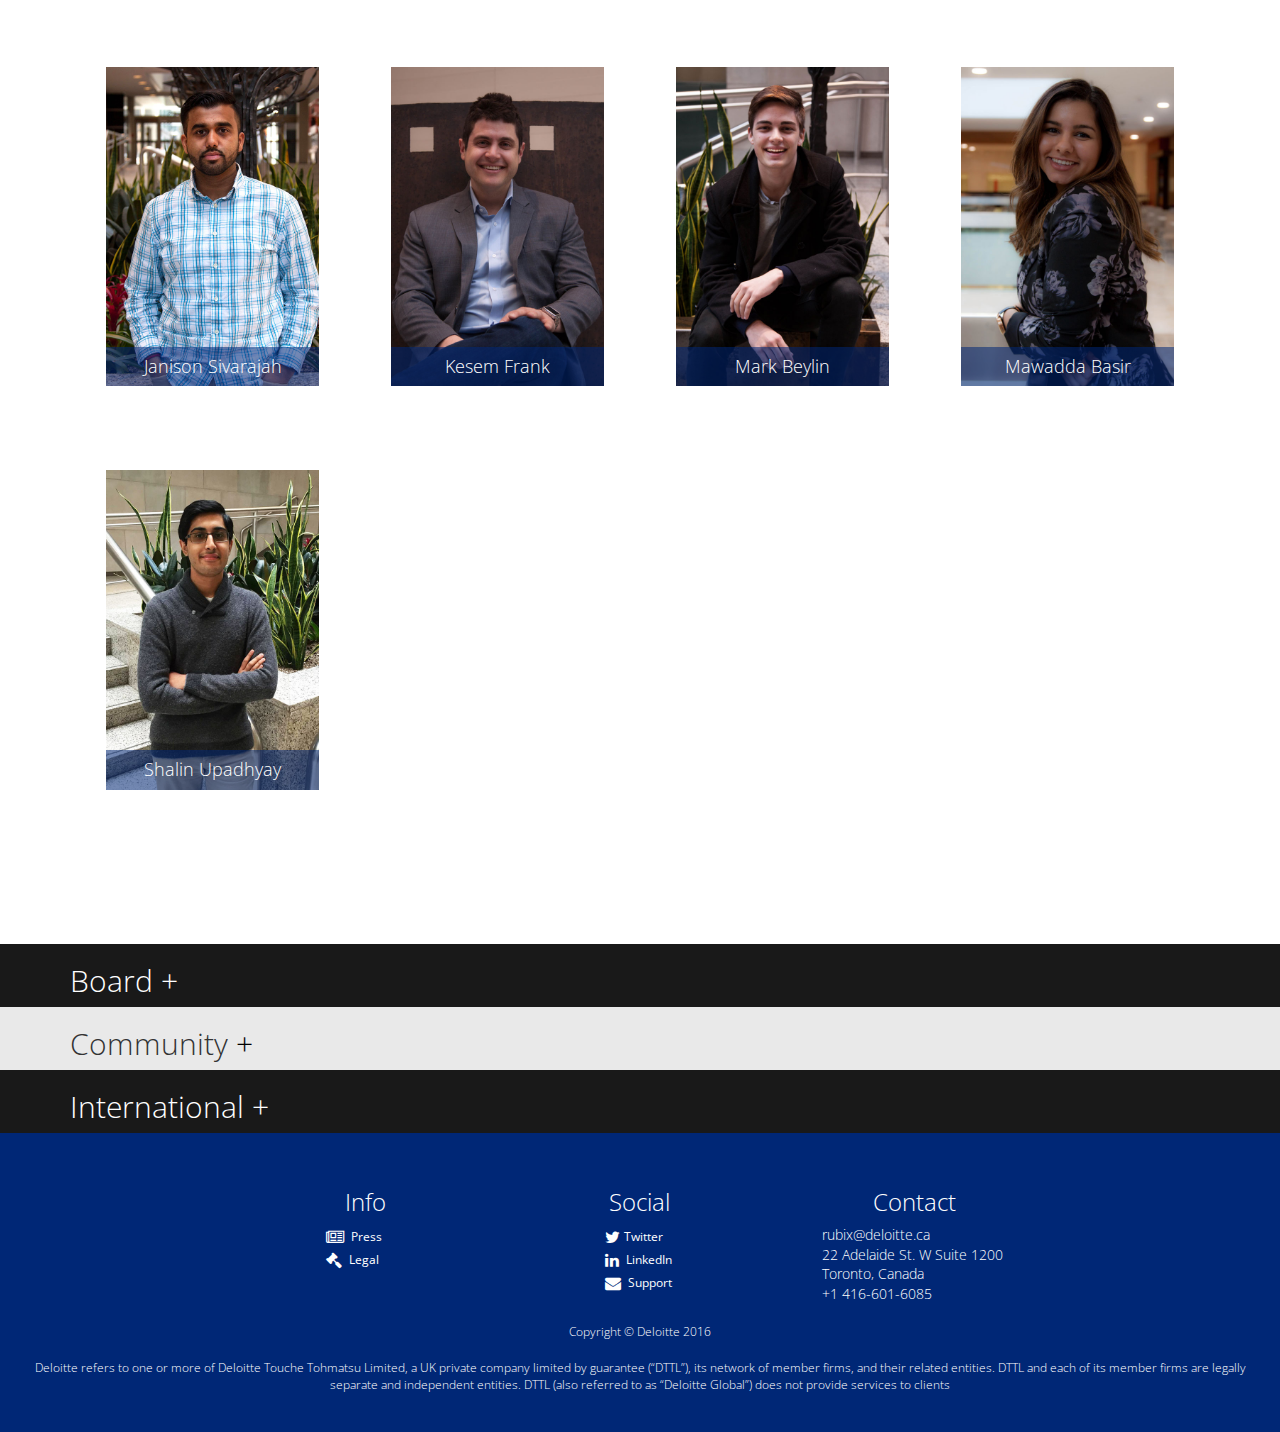
==== commit a076f540: "h" ====
--- a/about.html
+++ b/about.html
@@ -220,12 +220,12 @@
                     <h4>Bruce Laco</h4>
                 </div>
                 <div class="col-sm-2 col-xs-6 round-holder">
-                    <img  src="img/team/gbrown.jpg"  class="team-round">
-                    <h4>Gayemarie Brown</h4>
+                    <img  src="img/team/mtang.jpg"  class="team-round">
+                    <h4>Michael Tang</h4>
                 </div>
                 <div class="col-sm-2 col-xs-6 round-holder">
-                    <img  src="img/team/esyed.jpg"  class="team-round">
-                    <h4>Eziah Syed</h4>
+                    <img  src="img/team/episc.jpeg"  class="team-round">
+                    <h4>Eric Piscini</h4>
                 </div>
             </div>
         </div>
@@ -396,9 +396,9 @@
                         <img class="flag" src="https://upload.wikimedia.org/wikipedia/commons/4/45/Flag_of_Ireland.svg">
                         </div>
                         <div class="col-xs-6">
-                            <h5 class="leftt">Cillian Leonowicz</h5>
-                            <h5 class="leftt"><a class="white" href="mailto:cleonowicz@deloitte.ie?cc=rubix@deloitte.ca&subject=Interested%20in%20Rubix">Contact</a></h5>
-                            <h5 class="leftt">+35 314 173249</h5>
+                            <h5 class="leftt">Lory Kehoe</h5>
+                            <h5 class="leftt"><a class="white" href="mailto:lkehoe@deloitte.ie?cc=rubix@deloitte.ca&subject=Interested%20in%20Rubix">Contact</a></h5>
+                            <h5 class="leftt">+35 314 173084</h5>
                         </div>
                     </div>
                     <div class="col-xs-6">
--- a/css/style.css
+++ b/css/style.css
@@ -62,9 +62,9 @@
 
 }
 .tri-top {
-	width: calc(100vw + 4px);
-	bottom: 0px;
-	left: -4px;
+	width: calc(100vw + 6px);
+	bottom: -1px;
+	left: -6px;
 	position: absolute;
 	z-index: 4;
 }
